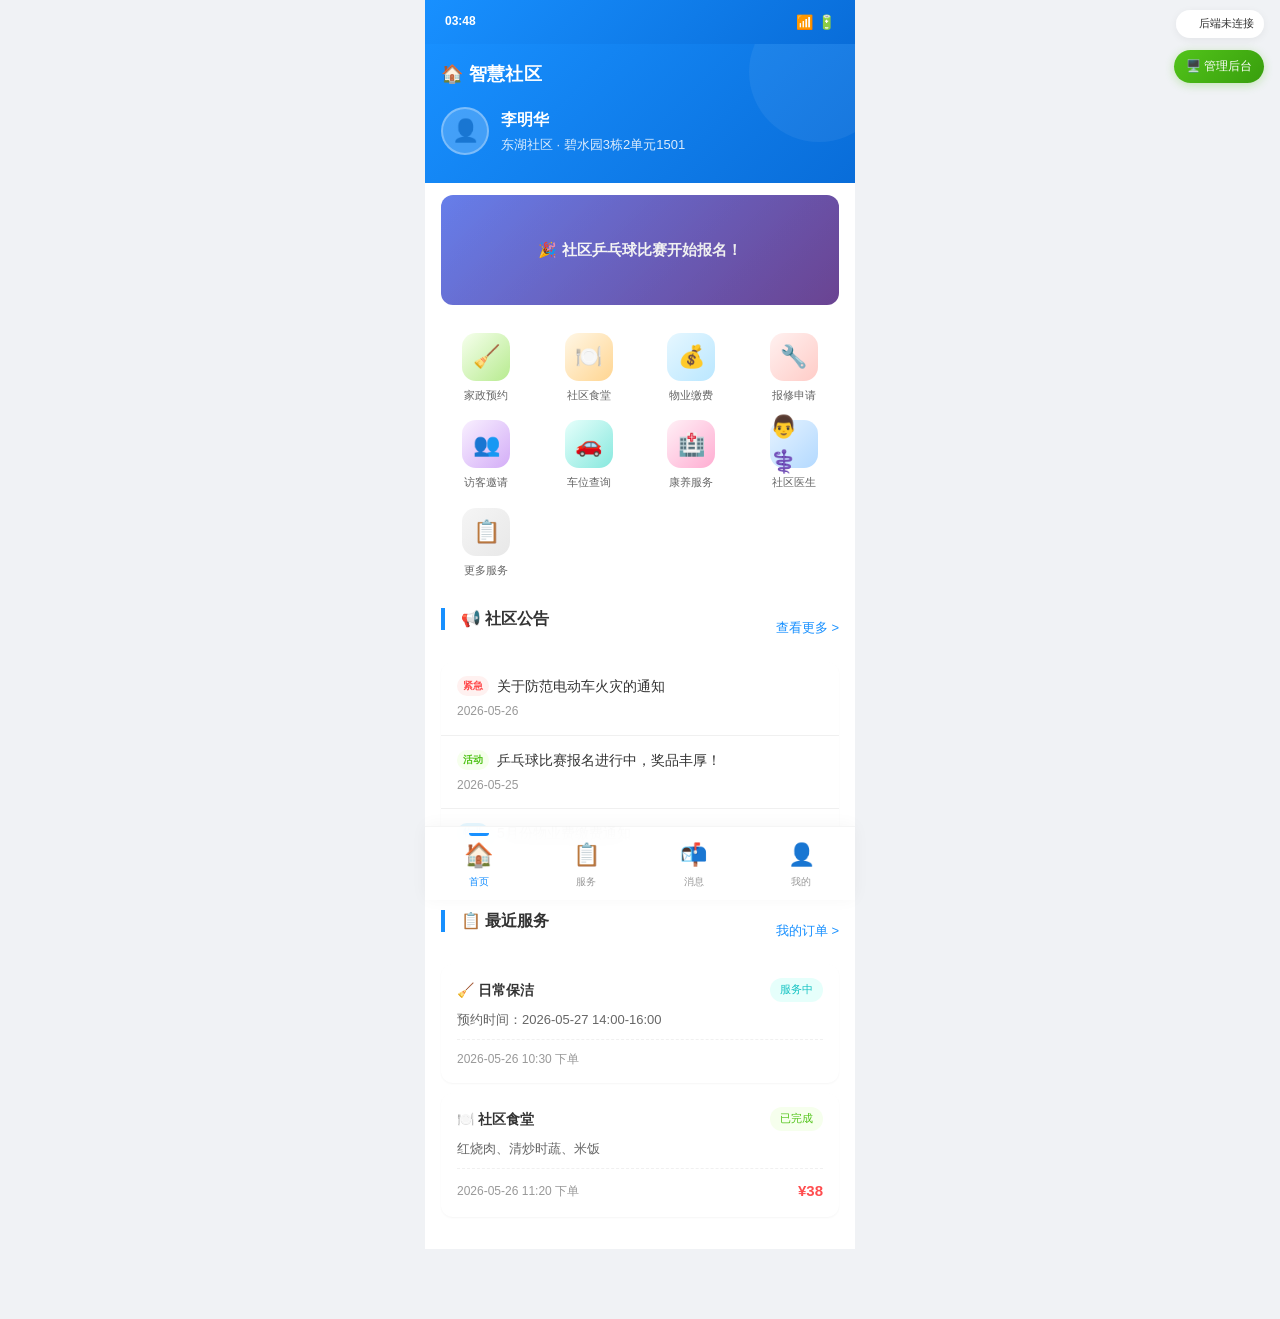
==== static/h5.html @ 45a2fec8 "feat: 社区食堂增加菜谱展示功能 - 添加双选项卡（订餐/本周菜谱） - 实现日期选择器（本周7天） - 实现餐次筛选（早餐/午餐/晚餐） - 添加菜谱列表展示 - 添加测试菜谱数据" ====
<!DOCTYPE html>
<html lang="zh-CN">
<head>
    <meta charset="UTF-8">
    <meta name="viewport" content="width=device-width, initial-scale=1.0, maximum-scale=1.0, user-scalable=no">
    <title>智慧社区 - 居民端</title>
    <link rel="stylesheet" href="design-system.css">
    <style>
        /* ========== 智慧社区居民端 - Mobile UI ========== */
        * { margin: 0; padding: 0; box-sizing: border-box; -webkit-tap-highlight-color: transparent; }
        body {
            font-family: -apple-system, BlinkMacSystemFont, "PingFang SC", "Helvetica Neue", sans-serif;
            background: var(--color-bg);
            color: var(--color-text-primary);
            min-height: 100vh;
            padding-bottom: calc(70px + env(safe-area-inset-bottom));
            -webkit-font-smoothing: antialiased;
        }
        .phone-frame { max-width: 430px; margin: 0 auto; background: var(--color-white); min-height: 100vh; position: relative; }

        /* --- 状态栏 --- */
        .status-bar {
            height: 44px;
            background: var(--color-primary-gradient);
            display: flex; justify-content: space-between; align-items: center;
            padding: 0 20px; color: white; font-size: 12px; font-weight: 500;
        }
        .status-bar-time { font-weight: 600; font-variant-numeric: tabular-nums; }
        .status-icons { display: flex; gap: 5px; font-size: 14px; }

        /* --- 头部区域 --- */
        .header {
            background: var(--color-primary-gradient);
            padding: 16px 16px 28px; color: white; position: relative; overflow: hidden;
        }
        .header::after {
            content: ''; position: absolute; top: -30%; right: -8%;
            width: 140px; height: 140px; border-radius: 50%;
            background: rgba(255,255,255,0.06);
            pointer-events: none;
        }
        .header-top { display: flex; justify-content: space-between; align-items: center; margin-bottom: 18px; }
        .header-title { font-size: 18px; font-weight: 700; letter-spacing: 0.3px; }
        .header-back {
            width: 32px; height: 32px; display: flex; align-items: center; justify-content: center;
            border-radius: 50%; background: rgba(255,255,255,0.15); cursor: pointer;
            font-size: 18px; transition: background 0.15s;
        }
        .header-back:active { background: rgba(255,255,255,0.25); }
        .header-content { display: flex; align-items: center; gap: 12px; position: relative; z-index: 1; }
        .user-avatar {
            width: 48px; height: 48px; border-radius: 50%;
            background: rgba(255,255,255,0.2); display: flex; align-items: center; justify-content: center;
            font-size: 22px; border: 2px solid rgba(255,255,255,0.3);
        }
        .user-info h2 { font-size: 16px; font-weight: 600; margin-bottom: 3px; }
        .user-info p { font-size: 13px; opacity: 0.85; line-height: 1.4; }
        .switch-admin-btn {
            margin-left: auto; font-size: 11px;
            background: rgba(255,255,255,0.15); padding: 5px 10px;
            border-radius: 20px; cursor: pointer; white-space: nowrap;
            transition: background 0.15s;
        }
        .switch-admin-btn:active { background: rgba(255,255,255,0.25); }

        /* --- Banner 轮播 --- */
        .banner { padding: 12px 16px; }
        .banner-slide {
            height: 110px; border-radius: var(--radius-lg);
            display: flex; align-items: center; justify-content: center;
            color: white; font-size: 15px; font-weight: 600;
            position: relative; overflow: hidden;
        }
        .banner-slide::before {
            content: ''; position: absolute; top: 0; left: 0; right: 0; bottom: 0;
            background: linear-gradient(135deg, rgba(0,0,0,0) 0%, rgba(0,0,0,0.1) 100%);
        }
        .banner-1 { background: linear-gradient(135deg, #667eea 0%, #764ba2 100%); }
        .banner-2 { background: linear-gradient(135deg, #f093fb 0%, #f5576c 100%); }
        .banner-3 { background: linear-gradient(135deg, #4facfe 0%, #00f2fe 100%); }

        /* --- 功能入口网格 --- */
        .quick-nav {
            padding: 16px; display: grid; grid-template-columns: repeat(4, 1fr);
            gap: 16px 12px;
        }
        .quick-item {
            display: flex; flex-direction: column; align-items: center; gap: 6px;
            cursor: pointer; transition: transform 0.15s;
        }
        .quick-item:active { transform: scale(0.92); }
        .quick-icon {
            width: 48px; height: 48px; border-radius: 14px;
            display: flex; align-items: center; justify-content: center;
            font-size: 22px; transition: transform 0.2s;
        }
        .quick-item:hover .quick-icon { transform: scale(1.05); }
        .quick-name { font-size: 11px; color: var(--color-text-secondary); font-weight: 500; }

        /* --- 内容区块 --- */
        .content { padding: 0 16px 16px; }
        .section { margin-bottom: 16px; }
        .section-header {
            display: flex; justify-content: space-between; align-items: center;
            padding: 12px 0;
        }
        .section-title {
            font-size: 16px; font-weight: 700; color: var(--color-text-primary);
            display: flex; align-items: center; gap: 6px;
        }
        .section-more { font-size: 13px; color: var(--color-primary); cursor: pointer; font-weight: 500; }
        .section-more:active { opacity: 0.7; }

        /* --- 公告列表 --- */
        .notice-list { background: var(--color-white); border-radius: var(--radius-lg); overflow: hidden; box-shadow: var(--shadow-xs); }
        .notice-item {
            padding: 13px 16px; border-bottom: 1px solid #f0f0f0;
            cursor: pointer; transition: background 0.15s;
        }
        .notice-item:last-child { border-bottom: none; }
        .notice-item:active { background: var(--color-bg-light); }
        .notice-title {
            font-size: 14px; color: var(--color-text-primary); margin-bottom: 5px;
            display: flex; align-items: center; gap: 8px; font-weight: 500;
        }
        .notice-tag {
            font-size: 10px; padding: 2px 6px; border-radius: var(--radius-pill);
            font-weight: 600; flex-shrink: 0;
        }
        .notice-tag.urgent { background: var(--color-danger-light); color: var(--color-danger); }
        .notice-tag.normal { background: var(--color-primary-light); color: var(--color-primary); }
        .notice-tag.activity { background: var(--color-success-light); color: var(--color-success); }
        .notice-time { font-size: 12px; color: var(--color-text-tertiary); }

        /* --- 订单卡片 --- */
        .order-card {
            background: var(--color-white); border-radius: var(--radius-lg);
            padding: 14px 16px; margin-bottom: 10px;
            box-shadow: var(--shadow-xs); transition: transform 0.15s;
        }
        .order-card:active { transform: scale(0.99); }
        .order-header { display: flex; justify-content: space-between; align-items: center; margin-bottom: 8px; }
        .order-type { font-size: 14px; font-weight: 600; }
        .order-status { font-size: 11px; padding: 3px 10px; border-radius: var(--radius-pill); font-weight: 500; }
        .order-status.pending { background: var(--color-warning-light); color: var(--color-warning); }
        .order-status.completed { background: var(--color-success-light); color: var(--color-success); }
        .order-status.processing { background: var(--color-info-light); color: var(--color-info); }
        .order-info { font-size: 13px; color: var(--color-text-secondary); line-height: 1.5; }
        .order-footer {
            display: flex; justify-content: space-between; align-items: center;
            margin-top: 10px; padding-top: 10px; border-top: 1px dashed #f0f0f0;
        }
        .order-time { font-size: 12px; color: var(--color-text-tertiary); }
        .order-price { font-size: 15px; font-weight: 700; color: var(--color-danger); }

        /* --- 底部 Tab 栏 --- */
        .tab-bar {
            position: fixed; bottom: 0; left: 0; right: 0;
            max-width: 430px; margin: 0 auto;
            background: rgba(255,255,255,0.95); backdrop-filter: blur(12px); -webkit-backdrop-filter: blur(12px);
            display: flex; padding: 6px 0 calc(6px + env(safe-area-inset-bottom));
            box-shadow: 0 -1px 16px rgba(0,0,0,0.04); z-index: 100;
            border-top: 0.5px solid rgba(0,0,0,0.04);
        }
        .tab-item {
            flex: 1; display: flex; flex-direction: column; align-items: center;
            gap: 2px; cursor: pointer; color: var(--color-text-tertiary);
            font-size: 10px; transition: all 0.2s; padding: 4px 0; position: relative;
        }
        .tab-item.active { color: var(--color-primary); }
        .tab-item.active::before {
            content: ''; position: absolute; top: 0; left: 50%; transform: translateX(-50%);
            width: 20px; height: 3px; background: var(--color-primary);
            border-radius: 0 0 3px 3px;
        }
        .tab-icon { font-size: 22px; transition: transform 0.2s; }
        .tab-item.active .tab-icon { transform: scale(1.08); }

        /* --- 页面切换 --- */
        .page { display: none; }
        .page.active { display: block; animation: pageFadeIn 0.25s ease-out; }
        @keyframes pageFadeIn { from { opacity: 0; transform: translateY(6px); } to { opacity: 1; transform: translateY(0); } }

        /* --- 服务页面 --- */
        .service-category { padding: 12px 16px; }
        .category-list { display: flex; flex-direction: column; gap: 12px; }
        .category-item {
            background: var(--color-white); border-radius: var(--radius-lg);
            padding: 16px; cursor: pointer; transition: transform 0.15s, box-shadow 0.15s;
            box-shadow: var(--shadow-xs);
        }
        .category-item:active { transform: scale(0.98); box-shadow: var(--shadow-sm); }
        .category-header { display: flex; align-items: center; gap: 12px; margin-bottom: 10px; }
        .category-icon {
            width: 44px; height: 44px; border-radius: 12px;
            display: flex; align-items: center; justify-content: center;
            font-size: 22px; flex-shrink: 0;
        }
        .category-info h3 { font-size: 15px; color: var(--color-text-primary); font-weight: 600; margin-bottom: 2px; }
        .category-info p { font-size: 12px; color: var(--color-text-tertiary); }
        .service-list { display: flex; flex-wrap: wrap; gap: 8px; }
        .service-categories { padding: 12px 16px; display: flex; flex-direction: column; gap: 10px; }
        .service-category-card {
            background: var(--color-white); border-radius: var(--radius-lg);
            padding: 16px; display: flex; align-items: center; gap: 14px;
            box-shadow: var(--shadow-xs); cursor: pointer; transition: all 0.15s;
        }
        .service-category-card:active { transform: scale(0.98); box-shadow: var(--shadow-sm); }
        .service-category-icon {
            width: 48px; height: 48px; border-radius: 14px;
            display: flex; align-items: center; justify-content: center;
            font-size: 24px; flex-shrink: 0;
        }
        .service-category-info { flex: 1; }
        .service-category-name { font-size: 15px; font-weight: 600; color: var(--color-text-primary); margin-bottom: 3px; }
        .service-category-desc { font-size: 12px; color: var(--color-text-tertiary); }
        .service-category-arrow { color: var(--color-text-placeholder); font-size: 16px; }
        .service-tag {
            background: var(--color-bg-light); padding: 5px 10px;
            border-radius: 20px; font-size: 12px; color: var(--color-text-secondary);
        }

        /* --- 消息页面 --- */
        .msg-category {
            display: flex; padding: 12px 16px; gap: 8px; overflow-x: auto;
            -webkit-overflow-scrolling: touch;
        }
        .msg-category::-webkit-scrollbar { display: none; }
        .msg-tab {
            padding: 7px 14px; background: var(--color-bg-light);
            border-radius: 20px; font-size: 13px; white-space: nowrap; cursor: pointer;
            color: var(--color-text-secondary); transition: all 0.15s; font-weight: 500;
        }
        .msg-tab.active { background: var(--color-primary); color: white; box-shadow: var(--shadow-primary); }
        .msg-list { padding: 0 16px calc(80px + env(safe-area-inset-bottom)); }
        .msg-item {
            display: flex; gap: 12px; padding: 14px 0;
            border-bottom: 1px solid #f5f5f5; cursor: pointer; transition: background 0.15s;
        }
        .msg-item:active { background: var(--color-bg-light); }
        .msg-icon-wrap {
            width: 44px; height: 44px; border-radius: 12px;
            display: flex; align-items: center; justify-content: center;
            font-size: 20px; flex-shrink: 0;
        }
        .msg-content { flex: 1; min-width: 0; }
        .msg-title {
            font-size: 14px; font-weight: 600; color: var(--color-text-primary);
            margin-bottom: 3px; display: flex; justify-content: space-between;
        }
        .msg-time { font-size: 11px; color: var(--color-text-tertiary); font-weight: 400; }
        .msg-desc { font-size: 12px; color: var(--color-text-tertiary); line-height: 1.4; }

        /* --- 我的页面 --- */
        .my-header {
            background: var(--color-primary-gradient); padding: 24px 16px 36px;
            color: white; position: relative; overflow: hidden;
        }
        .my-header::after {
            content: ''; position: absolute; bottom: -20%; right: -5%;
            width: 120px; height: 120px; border-radius: 50%;
            background: rgba(255,255,255,0.05);
        }
        .my-user { display: flex; align-items: center; gap: 14px; position: relative; z-index: 1; }
        .my-avatar {
            width: 60px; height: 60px; border-radius: 50%;
            background: rgba(255,255,255,0.2); display: flex; align-items: center; justify-content: center;
            font-size: 28px; border: 2px solid rgba(255,255,255,0.3);
        }
        .my-info h2 { color: white; font-size: 18px; font-weight: 700; margin-bottom: 4px; }
        .my-info p { color: rgba(255,255,255,0.8); font-size: 13px; }
        .my-menu {
            margin: -20px 16px 0; background: var(--color-white);
            border-radius: var(--radius-lg); overflow: hidden; box-shadow: var(--shadow-sm);
            position: relative; z-index: 2;
        }
        .menu-item {
            display: flex; align-items: center; padding: 14px 16px;
            cursor: pointer; transition: background 0.15s;
        }
        .menu-item:active { background: var(--color-bg-light); }
        .menu-icon {
            width: 36px; height: 36px; border-radius: 10px;
            display: flex; align-items: center; justify-content: center;
            font-size: 18px; margin-right: 12px; flex-shrink: 0;
        }
        .menu-text { flex: 1; font-size: 15px; color: var(--color-text-primary); font-weight: 500; }
        .menu-arrow { color: #ccc; font-size: 14px; }
        .logout-btn {
            display: block; width: calc(100% - 32px); margin: 20px 16px;
            padding: 13px; background: var(--color-danger-light); color: var(--color-danger);
            text-align: center; border-radius: var(--radius-md); font-size: 15px;
            font-weight: 500; cursor: pointer; border: none; font-family: var(--font-family);
        }
        .logout-btn:active { opacity: 0.8; }

        /* --- 表单样式 --- */
        .form-card {
            background: var(--color-white); border-radius: var(--radius-lg);
            padding: 16px; margin-bottom: 12px; box-shadow: var(--shadow-xs);
        }
        .form-title { font-size: 15px; font-weight: 600; margin-bottom: 14px; color: var(--color-text-primary); }
        .form-row { margin-bottom: 14px; }
        .form-label {
            font-size: 13px; color: var(--color-text-secondary); margin-bottom: 6px;
            font-weight: 500; display: block;
        }
        .form-input, .form-select, .form-textarea {
            width: 100%; padding: 11px 12px; border: 1px solid var(--color-border);
            border-radius: var(--radius-sm); font-size: 14px; font-family: var(--font-family);
            outline: none; transition: border-color 0.15s, box-shadow 0.15s;
            -webkit-appearance: none; appearance: none; background: var(--color-white);
        }
        .form-input:focus, .form-select:focus, .form-textarea:focus {
            border-color: var(--color-primary);
            box-shadow: 0 0 0 3px rgba(24,144,255,0.1);
        }
        .form-textarea { min-height: 80px; resize: vertical; }

        /* --- 食堂菜谱样式 --- */
        .canteen-tabs {
            display: flex; background: var(--color-bg-light); border-radius: var(--radius-lg);
            padding: 4px; margin-bottom: 12px;
        }
        .canteen-tab {
            flex: 1; padding: 12px; text-align: center; border-radius: var(--radius-md);
            font-size: 14px; font-weight: 500; color: var(--color-text-secondary);
            cursor: pointer; transition: all 0.15s;
        }
        .canteen-tab.active {
            background: var(--color-white); color: var(--color-primary);
            box-shadow: var(--shadow-xs);
        }
        .week-selector {
            display: flex; gap: 8px; margin-bottom: 16px; overflow-x: auto;
            padding-bottom: 8px;
        }
        .week-day {
            flex-shrink: 0; width: 52px; text-align: center; padding: 8px 4px;
            border-radius: var(--radius-md); cursor: pointer; transition: all 0.15s;
            background: var(--color-bg-light);
        }
        .week-day.active {
            background: var(--color-primary); color: white;
        }
        .week-day .day-name { font-size: 11px; margin-bottom: 4px; display: block; }
        .week-day .day-date { font-size: 14px; font-weight: 600; display: block; }
        .week-day.today { border: 2px solid var(--color-primary); }
        .meal-tabs {
            display: flex; gap: 8px; margin-bottom: 12px;
        }
        .meal-tab {
            padding: 6px 14px; border-radius: 20px; font-size: 13px; font-weight: 500;
            cursor: pointer; transition: all 0.15s; background: var(--color-bg-light);
            color: var(--color-text-secondary);
        }
        .meal-tab.active {
            background: var(--color-primary); color: white;
        }
        .menu-list { }
        .menu-item {
            display: flex; align-items: center; padding: 12px;
            border-bottom: 1px solid var(--color-border-light);
            cursor: pointer; transition: background 0.15s;
        }
        .menu-item:last-child { border-bottom: none; }
        .menu-item:active { background: var(--color-bg-light); }
        .menu-icon {
            width: 40px; height: 40px; border-radius: 10px;
            display: flex; align-items: center; justify-content: center;
            font-size: 20px; margin-right: 12px; flex-shrink: 0;
        }
        .menu-info { flex: 1; min-width: 0; }
        .menu-name { font-size: 14px; font-weight: 600; color: var(--color-text-primary); }
        .menu-desc { font-size: 12px; color: var(--color-text-tertiary); margin-top: 2px; }
        .menu-price { font-size: 15px; font-weight: 600; color: var(--color-danger); }

        .submit-btn {
            width: 100%; padding: 14px; background: var(--color-primary-gradient);
            color: white; border: none; border-radius: 25px; font-size: 16px;
            font-weight: 600; cursor: pointer; box-shadow: var(--shadow-primary);
            transition: all 0.15s; font-family: var(--font-family);
        }
        .submit-btn:active { transform: scale(0.98); opacity: 0.9; }

        /* --- 社区医生页面（H5）--- */
        .doc-tab-bar {
            display: flex; overflow-x: auto; padding: 8px 12px; gap: 8px;
            background: var(--color-white); border-bottom: 1px solid #f0f0f0;
            -webkit-overflow-scrolling: touch;
        }
        .doc-tab-bar::-webkit-scrollbar { display: none; }
        .doc-tab {
            flex-shrink: 0; padding: 7px 14px; background: var(--color-bg-light);
            border-radius: 20px; font-size: 13px; color: var(--color-text-secondary);
            white-space: nowrap; cursor: pointer; transition: all 0.15s; font-weight: 500;
        }
        .doc-tab.active { background: var(--color-primary); color: white; }
        .doctor-list { display: flex; flex-direction: column; gap: 12px; padding: 12px 16px; }
        .doctor-card {
            background: var(--color-white); border-radius: var(--radius-lg);
            padding: 16px; display: flex; gap: 12px;
            box-shadow: var(--shadow-xs); transition: transform 0.15s;
        }
        .doctor-card:active { transform: scale(0.98); }
        .doctor-avatar-lg {
            width: 52px; height: 52px; border-radius: 50%;
            background: linear-gradient(135deg, var(--color-primary-light) 0%, #bae7ff 100%);
            display: flex; align-items: center; justify-content: center;
            font-size: 26px; flex-shrink: 0;
        }
        .doctor-info { flex: 1; min-width: 0; }
        .doctor-name-row { display: flex; align-items: center; gap: 8px; margin-bottom: 3px; }
        .doctor-name { font-size: 15px; font-weight: 600; color: var(--color-text-primary); }
        .doctor-title-tag {
            font-size: 10px; padding: 2px 6px; border-radius: var(--radius-pill);
            background: var(--color-primary-light); color: var(--color-primary); font-weight: 500;
        }
        .doctor-dept { font-size: 12px; color: var(--color-text-tertiary); margin-bottom: 4px; }
        .doctor-stats { display: flex; gap: 12px; font-size: 11px; color: var(--color-text-tertiary); }
        .doctor-stats span { display: flex; align-items: center; gap: 3px; }
        .doctor-sign-btn {
            align-self: center; padding: 8px 16px;
            background: var(--color-primary-gradient); color: white;
            border: none; border-radius: 20px; font-size: 12px; font-weight: 600;
            cursor: pointer; white-space: nowrap; transition: all 0.15s;
            font-family: var(--font-family);
        }
        .doctor-sign-btn:active { opacity: 0.9; transform: scale(0.97); }
        .doctor-sign-btn.expired { background: #ccc; }

        /* --- SOS 按钮 --- */
        .sos-btn {
            width: 100%; padding: 40px 20px;
            background: linear-gradient(135deg, var(--color-danger) 0%, #cf1322 100%);
            color: white; border: none; border-radius: var(--radius-xl);
            font-size: 20px; font-weight: 700; cursor: pointer;
            box-shadow: 0 6px 24px rgba(255,77,79,0.35);
            transition: all 0.15s; letter-spacing: 1px; font-family: var(--font-family);
        }
        .sos-btn:active { transform: scale(0.97); }

        /* --- SOS 覆盖层 --- */
        .sos-overlay {
            position: fixed; top: 0; left: 0; right: 0; bottom: 0;
            background: rgba(255,0,0,0.92); z-index: 9999;
            display: none; align-items: center; justify-content: center;
            flex-direction: column; color: white; animation: sosFadeIn 0.3s ease;
        }
        .sos-overlay.show { display: flex; }
        @keyframes sosFadeIn { from { opacity: 0; } to { opacity: 1; } }
        .sos-ring {
            width: 180px; height: 180px; border: 4px solid rgba(255,255,255,0.3);
            border-radius: 50%; display: flex; align-items: center; justify-content: center;
            animation: sosRingPulse 1.2s ease-in-out infinite;
        }
        @keyframes sosRingPulse {
            0% { transform: scale(0.85); opacity: 1; }
            50% { transform: scale(1.15); opacity: 0.7; }
            100% { transform: scale(0.85); opacity: 1; }
        }
        .sos-ring-inner {
            width: 130px; height: 130px; background: rgba(255,255,255,0.1);
            border-radius: 50%; display: flex; align-items: center; justify-content: center;
            font-size: 48px;
        }
        .sos-text { font-size: 22px; font-weight: 700; margin-top: 28px; }
        .sos-desc { font-size: 14px; margin-top: 12px; opacity: 0.8; }
        .sos-cancel {
            margin-top: 36px; padding: 12px 40px;
            background: rgba(255,255,255,0.15); color: white;
            border: 1px solid rgba(255,255,255,0.3); border-radius: 25px;
            font-size: 15px; cursor: pointer; transition: all 0.15s; font-family: var(--font-family);
        }
        .sos-cancel:active { background: rgba(255,255,255,0.25); }

        /* --- API 状态指示器 --- */
        .api-status {
            position: fixed; top: 10px; right: 16px; max-width: 430px; z-index: 1001;
            display: flex; align-items: center; gap: 6px;
            background: rgba(255,255,255,0.95); backdrop-filter: blur(8px);
            padding: 5px 10px; border-radius: 20px; box-shadow: var(--shadow-sm);
            font-size: 11px; transition: all 0.2s;
        }
        .api-status-dot { width: 7px; height: 7px; border-radius: 50%; }
        .api-status.connected .api-status-dot { background: var(--color-success); }
        .api-status.disconnected .api-status-dot { background: var(--color-danger); }
        .api-status.demo .api-status-dot { background: var(--color-warning); }

        /* --- Toast 提示 --- */
        .h5-toast {
            position: fixed; top: 50%; left: 50%; transform: translate(-50%, -50%);
            background: rgba(0,0,0,0.78); color: white; padding: 14px 28px;
            border-radius: var(--radius-md); font-size: 14px; z-index: 10001;
            text-align: center; min-width: 180px; backdrop-filter: blur(4px);
            animation: toastPop 0.25s ease-out;
        }
        @keyframes toastPop { from { opacity: 0; transform: translate(-50%, -50%) scale(0.9); } to { opacity: 1; transform: translate(-50%, -50%) scale(1); } }
        .h5-toast.success { background: linear-gradient(135deg, rgba(82,196,26,0.9) 0%, rgba(56,158,13,0.9) 100%); }
        .h5-toast.error { background: linear-gradient(135deg, rgba(255,77,79,0.9) 0%, rgba(207,19,34,0.9) 100%); }

        /* --- 切换管理端悬浮按钮 --- */
        .switch-admin-fixed { position: fixed; top: 50px; right: 16px; max-width: 430px; z-index: 1000; }
        .switch-admin-link {
            display: flex; align-items: center; gap: 6px;
            background: linear-gradient(135deg, var(--color-success) 0%, #389e0d 100%);
            color: white; padding: 7px 12px; border-radius: 20px; font-size: 12px;
            box-shadow: 0 2px 10px rgba(82,196,26,0.3); cursor: pointer;
            transition: all 0.2s; font-weight: 500; text-decoration: none;
        }
        .switch-admin-link:active { transform: scale(0.96); }

        /* --- 演示引导弹窗 --- */
        .guide-popup {
            position: fixed; top: 0; left: 0; right: 0; bottom: 0;
            background: rgba(0,0,0,0.6); z-index: 9000;
            display: flex; align-items: center; justify-content: center;
            animation: fadeIn 0.3s ease;
        }
        @keyframes fadeIn { from { opacity: 0; } to { opacity: 1; } }
        .guide-content {
            background: var(--color-white); border-radius: var(--radius-xl);
            width: 320px; max-width: 90%; padding: 28px 24px;
            text-align: center; box-shadow: var(--shadow-xl);
            animation: guidePop 0.4s cubic-bezier(0.34, 1.56, 0.64, 1);
        }
        @keyframes guidePop { from { opacity: 0; transform: scale(0.9) translateY(16px); } to { opacity: 1; transform: scale(1) translateY(0); } }
        .guide-icon { font-size: 48px; margin-bottom: 16px; }
        .guide-title { font-size: 18px; font-weight: 700; margin-bottom: 8px; }
        .guide-desc { font-size: 14px; color: var(--color-text-secondary); margin-bottom: 20px; line-height: 1.6; }
        .guide-btn {
            width: 100%; padding: 12px; background: var(--color-primary-gradient);
            color: white; border: none; border-radius: var(--radius-md); font-size: 15px;
            cursor: pointer; font-weight: 600; transition: all 0.15s; font-family: var(--font-family);
        }
        .guide-btn:active { transform: scale(0.97); opacity: 0.9; }

        /* --- 预约弹窗 --- */
        .booking-overlay {
            position: fixed; top: 0; left: 0; right: 0; bottom: 0;
            background: rgba(0,0,0,0.5); z-index: 9999;
            display: none; align-items: center; justify-content: center;
            padding: 16px; animation: fadeIn 0.2s ease;
        }
        .booking-overlay.show { display: flex; }
        .booking-modal {
            background: var(--color-white); border-radius: var(--radius-lg);
            width: 100%; max-width: 400px; max-height: 90vh; overflow-y: auto;
            padding: 20px; box-shadow: var(--shadow-xl);
        }
        .booking-modal-header {
            display: flex; justify-content: space-between; align-items: center;
            margin-bottom: 16px;
        }
        .booking-modal-title { font-size: 17px; font-weight: 700; }
        .booking-modal-close {
            width: 32px; height: 32px; display: flex; align-items: center; justify-content: center;
            border-radius: 50%; background: var(--color-bg-light); cursor: pointer; font-size: 18px;
        }
        .booking-modal-close:active { background: var(--color-border); }

        /* 我的页面 CRUD 样式 */
        .card-actions { display: flex; gap: 8px; margin-top: 8px; }
        .card-action-btn {
            padding: 4px 12px; border-radius: 6px; font-size: 12px;
            border: 1px solid var(--color-border); background: white;
            cursor: pointer; transition: all 0.15s;
        }
        .card-action-btn.edit { color: var(--color-primary); border-color: var(--color-primary); }
        .card-action-btn.edit:active { background: var(--color-primary); color: white; }
        .card-action-btn.delete { color: #e74c3c; border-color: #e74c3c; }
        .card-action-btn.delete:active { background: #e74c3c; color: white; }
        .status-tag {
            display: inline-block; padding: 2px 8px; border-radius: 4px;
            font-size: 11px; font-weight: 500;
        }
        .status-tag.warning { background: #fff7e6; color: #d48806; }
        .status-tag.info { background: #e6f7ff; color: #1890ff; }
        .status-tag.primary { background: #e6fffb; color: #13c2c2; }
        .status-tag.success { background: #f6ffed; color: #52c41a; }
        .status-tag.default { background: #f5f5f5; color: #999; }
        .tag-default {
            display: inline-block; padding: 2px 8px; border-radius: 4px;
            font-size: 11px; background: #e6fffb; color: var(--color-primary);
        }
        .default-card { border: 2px solid var(--color-primary); }
        .form-overlay {
            position: fixed; top: 0; left: 0; right: 0; bottom: 0;
            background: rgba(0,0,0,0.5); z-index: 1000;
            display: flex; align-items: flex-end; justify-content: center;
        }
        .form-modal {
            background: white; width: 100%; max-width: 430px;
            border-radius: 16px 16px 0 0; padding: 20px 16px;
            max-height: 85vh; overflow-y: auto;
            animation: slideUp 0.25s ease-out;
        }
        @keyframes slideUp {
            from { transform: translateY(100%); }
            to { transform: translateY(0); }
        }
        .form-title { font-size: 17px; font-weight: 600; margin-bottom: 16px; text-align: center; }
        .form-body { display: flex; flex-direction: column; gap: 12px; }
        .form-group { display: flex; flex-direction: column; gap: 4px; }
        .form-group label { font-size: 13px; color: var(--color-text-2); }
        .form-group input, .form-group select, .form-group textarea {
            padding: 10px 12px; border: 1px solid var(--color-border);
            border-radius: 8px; font-size: 14px; outline: none;
            transition: border-color 0.15s;
        }
        .form-group input:focus, .form-group select:focus, .form-group textarea:focus {
            border-color: var(--color-primary);
        }
        .form-group textarea { min-height: 60px; resize: vertical; }
        .form-footer {
            display: flex; gap: 12px; margin-top: 20px;
        }
        .btn-cancel, .btn-submit {
            flex: 1; padding: 12px; border-radius: 10px;
            font-size: 15px; font-weight: 500; border: none; cursor: pointer;
        }
        .btn-cancel { background: #f5f5f5; color: var(--color-text-2); }
        .btn-cancel:active { background: #eee; }
        .btn-submit { background: var(--color-primary); color: white; }
        .btn-submit:active { opacity: 0.85; }
        .header-action {
            margin-left: auto; font-size: 13px; color: white;
            cursor: pointer; font-weight: 500;
        }
    </style>
</head>
<body>
    <!-- API 连接状态 -->
    <div class="api-status demo" id="apiStatus">
        <span class="api-status-dot"></span>
        <span id="apiStatusText">后端未连接</span>
    </div>

    <!-- 切换到管理端 -->
    <div class="switch-admin-fixed">
        <a class="switch-admin-link" href="index.html">🖥️ 管理后台</a>
    </div>

    <!-- SOS 紧急呼叫覆盖层 -->
    <div class="sos-overlay" id="sosOverlay">
        <div class="sos-ring">
            <div class="sos-ring-inner">🆘</div>
        </div>
        <div class="sos-text">紧急呼叫已发送</div>
        <div class="sos-desc">物业人员正在赶来，请保持电话畅通</div>
        <button class="sos-cancel" onclick="closeSOSOverlay()">取消呼叫</button>
    </div>

    <!-- 医生预约弹窗 -->
    <div class="booking-overlay" id="bookingOverlay">
        <div class="booking-modal">
            <div class="booking-modal-header">
                <div class="booking-modal-title" id="bookingTitle">预约医生</div>
                <div class="booking-modal-close" onclick="closeBookingOverlay()">✕</div>
            </div>
            <div class="form-row">
                <label class="form-label">预约日期</label>
                <input type="date" class="form-input" id="docDate">
            </div>
            <div class="form-row">
                <label class="form-label">预约时间</label>
                <select class="form-select" id="docTime">
                    <option value="08:00-10:00">08:00-10:00</option>
                    <option value="10:00-12:00">10:00-12:00</option>
                    <option value="14:00-16:00">14:00-16:00</option>
                    <option value="16:00-18:00">16:00-18:00</option>
                </select>
            </div>
            <div class="form-row">
                <label class="form-label">居民姓名</label>
                <input type="text" class="form-input" id="docName" value="李明华">
            </div>
            <div class="form-row">
                <label class="form-label">联系电话</label>
                <input type="tel" class="form-input" id="docPhone" value="13812345678">
            </div>
            <div class="form-row">
                <label class="form-label">症状描述</label>
                <textarea class="form-textarea" id="docSymptom" placeholder="请简要描述症状或就诊需求"></textarea>
            </div>
            <button class="submit-btn" onclick="submitDoctorAppointment()">提交预约</button>
        </div>
    </div>

    <!-- ========== 首页 ========== -->
    <div class="phone-frame">
        <div class="page active" id="page-home">
            <!-- 状态栏 -->
            <div class="status-bar">
                <span class="status-bar-time" id="statusTime">9:41</span>
                <div class="status-icons"><span>📶</span><span>🔋</span></div>
            </div>

            <!-- 头部 -->
            <div class="header">
                <div class="header-top">
                    <span class="header-title">🏠 智慧社区</span>
                </div>
                <div class="header-content">
                    <div class="user-avatar">👤</div>
                    <div class="user-info">
                        <h2>李明华</h2>
                        <p>东湖社区 · 碧水园3栋2单元1501</p>
                    </div>
                </div>
            </div>

            <!-- Banner -->
            <div class="banner">
                <div class="banner-slide banner-1" id="homeBanner" onclick="clickHomeBanner()">🎉 社区乒乓球比赛开始报名！</div>
            </div>

            <!-- 快捷功能 -->
            <div class="quick-nav">
                <div class="quick-item" onclick="showPage('service','housekeeping')">
                    <div class="quick-icon" style="background: linear-gradient(135deg, #f6ffed 0%, #b7eb8f 100%);">🧹</div>
                    <span class="quick-name">家政预约</span>
                </div>
                <div class="quick-item" onclick="showPage('service','canteen')">
                    <div class="quick-icon" style="background: linear-gradient(135deg, #fff7e6 0%, #ffd591 100%);">🍽️</div>
                    <span class="quick-name">社区食堂</span>
                </div>
                <div class="quick-item" onclick="showPage('service','property')">
                    <div class="quick-icon" style="background: linear-gradient(135deg, #e6f7ff 0%, #bae7ff 100%);">💰</div>
                    <span class="quick-name">物业缴费</span>
                </div>
                <div class="quick-item" onclick="showPage('service','repair')">
                    <div class="quick-icon" style="background: linear-gradient(135deg, #fff1f0 0%, #ffccc7 100%);">🔧</div>
                    <span class="quick-name">报修申请</span>
                </div>
                <div class="quick-item" onclick="showPage('service','visitor')">
                    <div class="quick-icon" style="background: linear-gradient(135deg, #f9f0ff 0%, #d3adf7 100%);">👥</div>
                    <span class="quick-name">访客邀请</span>
                </div>
                <div class="quick-item" onclick="showPage('service','parking')">
                    <div class="quick-icon" style="background: linear-gradient(135deg, #e6fffb 0%, #87e8de 100%);">🚗</div>
                    <span class="quick-name">车位查询</span>
                </div>
                <div class="quick-item" onclick="showPage('service','health')">
                    <div class="quick-icon" style="background: linear-gradient(135deg, #fff0f6 0%, #ffadd2 100%);">🏥</div>
                    <span class="quick-name">康养服务</span>
                </div>
                <div class="quick-item" onclick="showPage('doctor')">
                    <div class="quick-icon" style="background: linear-gradient(135deg, #e6f3ff 0%, #b3d9ff 100%);">👨⚕️</div>
                    <span class="quick-name">社区医生</span>
                </div>
                <div class="quick-item" onclick="showPage('service','more')">
                    <div class="quick-icon" style="background: linear-gradient(135deg, #f5f5f5 0%, #e8e8e8 100%);">📋</div>
                    <span class="quick-name">更多服务</span>
                </div>
            </div>

            <!-- 社区公告 -->
            <div class="content">
                <div class="section">
                    <div class="section-header">
                        <span class="section-title">📢 社区公告</span>
                        <span class="section-more" onclick="showPage('msg')">查看更多 ></span>
                    </div>
                    <div class="notice-list">
                        <div class="notice-item">
                            <div class="notice-title">
                                <span class="notice-tag urgent">紧急</span>
                                关于防范电动车火灾的通知
                            </div>
                            <div class="notice-time">2026-05-26</div>
                        </div>
                        <div class="notice-item">
                            <div class="notice-title">
                                <span class="notice-tag activity">活动</span>
                                乒乓球比赛报名进行中，奖品丰厚！
                            </div>
                            <div class="notice-time">2026-05-25</div>
                        </div>
                        <div class="notice-item">
                            <div class="notice-title">
                                <span class="notice-tag normal">物业</span>
                                5月份物业费缴费通知
                            </div>
                            <div class="notice-time">2026-05-24</div>
                        </div>
                    </div>
                </div>

                <!-- 最近服务 -->
                <div class="section">
                    <div class="section-header">
                        <span class="section-title">📋 最近服务</span>
                        <span class="section-more" onclick="showPage('my')">我的订单 ></span>
                    </div>
                    <div class="order-card">
                        <div class="order-header">
                            <span class="order-type">🧹 日常保洁</span>
                            <span class="order-status processing">服务中</span>
                        </div>
                        <div class="order-info">预约时间：2026-05-27 14:00-16:00</div>
                        <div class="order-footer">
                            <span class="order-time">2026-05-26 10:30 下单</span>
                        </div>
                    </div>
                    <div class="order-card">
                        <div class="order-header">
                            <span class="order-type">🍽️ 社区食堂</span>
                            <span class="order-status completed">已完成</span>
                        </div>
                        <div class="order-info">红烧肉、清炒时蔬、米饭</div>
                        <div class="order-footer">
                            <span class="order-time">2026-05-26 11:20 下单</span>
                            <span class="order-price">¥38</span>
                        </div>
                    </div>
                </div>
            </div>
        </div>

        <!-- ========== 服务页面 ========== -->
        <div class="page" id="page-service">
            <div class="status-bar">
                <span class="status-bar-time">9:41</span>
                <div class="status-icons"><span>📶</span><span>🔋</span></div>
            </div>
            <div class="header">
                <div class="header-top">
                    <div class="header-back" onclick="showPage('home')">←</div>
                    <span class="header-title" id="serviceTitle">服务预约</span>
                </div>
            </div>
            <div class="service-categories" id="serviceCategoryList">
                <!-- 服务分类由 JS 动态加载 -->
            </div>
            <div class="detail-content" id="serviceContent" style="padding:16px; display:none;">
                <!-- 动态加载服务内容 -->
            </div>
        </div>

        <!-- ========== 消息页面 ========== -->
        <div class="page" id="page-msg">
            <div class="status-bar">
                <span class="status-bar-time">9:41</span>
                <div class="status-icons"><span>📶</span><span>🔋</span></div>
            </div>
            <div class="header">
                <div class="header-top">
                    <div class="header-back" onclick="showPage('home')">←</div>
                    <span class="header-title">📬 消息中心</span>
                </div>
            </div>
            <div class="msg-category">
                <div class="msg-tab active" onclick="switchMsgTab(this,'all')">全部</div>
                <div class="msg-tab" onclick="switchMsgTab(this,'fee')">缴费提醒</div>
                <div class="msg-tab" onclick="switchMsgTab(this,'repair')">报修进度</div>
                <div class="msg-tab" onclick="switchMsgTab(this,'activity')">活动通知</div>
                <div class="msg-tab" onclick="switchMsgTab(this,'system')">系统消息</div>
            </div>
            <div class="msg-list" id="msgList">
                <div class="msg-item" data-type="fee">
                    <div class="msg-icon-wrap" style="background: linear-gradient(135deg, #fff7e6 0%, #ffd591 100%);">💰</div>
                    <div class="msg-content">
                        <div class="msg-title">物业费待缴费提醒 <span class="msg-time">今天</span></div>
                        <div class="msg-desc">您2026年5月的物业费298元待缴纳，请及时处理。</div>
                    </div>
                </div>
                <div class="msg-item" data-type="repair">
                    <div class="msg-icon-wrap" style="background: linear-gradient(135deg, #e6f7ff 0%, #bae7ff 100%);">🔧</div>
                    <div class="msg-content">
                        <div class="msg-title">报修进度更新 <span class="msg-time">昨天</span></div>
                        <div class="msg-desc">您的卫生间水管报修已派单，维修师傅将于明天上门。</div>
                    </div>
                </div>
                <div class="msg-item" data-type="activity" onclick="showPage('service','more')">
                    <div class="msg-icon-wrap" style="background: linear-gradient(135deg, #f6ffed 0%, #b7eb8f 100%);">🎉</div>
                    <div class="msg-content">
                        <div class="msg-title">社区活动通知 <span class="msg-time">3天前</span></div>
                        <div class="msg-desc">社区乒乓球比赛将于6月1日在活动中心举行，欢迎参加！</div>
                    </div>
                </div>
            </div>
        </div>

        <!-- ========== 我的页面 ========== -->
        <div class="page" id="page-my">
            <div class="my-header">
                <div class="my-user">
                    <div class="my-avatar">👤</div>
                    <div class="my-info">
                        <h2>李明华</h2>
                        <p>东湖社区 · 碧水园3栋2单元1501</p>
                    </div>
                </div>
            </div>
            <div class="my-menu">
                <div class="menu-item" onclick="showPage('my-orders')">
                    <div class="menu-icon" style="background: var(--color-primary-light); color: var(--color-primary);">📋</div>
                    <span class="menu-text">我的订单</span>
                    <span class="menu-arrow">›</span>
                </div>
                <div class="menu-item" onclick="showPage('my-health')">
                    <div class="menu-icon" style="background: var(--color-danger-light); color: var(--color-danger);">❤️</div>
                    <span class="menu-text">健康档案</span>
                    <span class="menu-arrow">›</span>
                </div>
                <div class="menu-item" onclick="showPage('my-family')">
                    <div class="menu-icon" style="background: var(--color-success-light); color: var(--color-success);">👨👩👧</div>
                    <span class="menu-text">家庭成员</span>
                    <span class="menu-arrow">›</span>
                </div>
                <div class="menu-item" onclick="showPage('my-address')">
                    <div class="menu-icon" style="background: var(--color-purple-light); color: var(--color-purple);">🏠</div>
                    <span class="menu-text">收货地址</span>
                    <span class="menu-arrow">›</span>
                </div>
                <div class="menu-item" onclick="showPage('my-settings')">
                    <div class="menu-icon" style="background: var(--color-bg-light); color: var(--color-text-tertiary);">⚙️</div>
                    <span class="menu-text">设置</span>
                    <span class="menu-arrow">›</span>
                </div>
            </div>
            <button class="logout-btn" onclick="logout()">退出登录</button>
        </div>

        <!-- ========== 我的订单 ========== -->
                <!-- ========== 我的订单 ========== -->
        <div class="page" id="page-my-orders">
            <div class="status-bar">
                <span class="status-bar-time">9:41</span>
                <div class="status-icons"><span>📶</span><span>🔋</span></div>
            </div>
            <div class="header">
                <div class="header-top">
                    <div class="header-back" onclick="showPage('my')">←</div>
                    <span class="header-title">📋 我的订单</span>
                    <span class="header-action" onclick="loadMyOrders()">刷新</span>
                </div>
            </div>
            <div class="msg-list" id="myOrdersList" style="padding-bottom: calc(80px + env(safe-area-inset-bottom));">
                <div class="empty-state" id="ordersEmpty">
                    <div class="empty-icon">📋</div>
                    <p>暂无订单</p>
                    <small>去首页下单吧</small>
                </div>
            </div>
        </div>
        <!-- ========== 健康档案 ========== -->
        <div class="page" id="page-my-health">
            <div class="status-bar">
                <span class="status-bar-time">9:41</span>
                <div class="status-icons"><span>📶</span><span>🔋</span></div>
            </div>
            <div class="header">
                <div class="header-top">
                    <div class="header-back" onclick="showPage('my')">←</div>
                    <span class="header-title">❤️ 健康档案</span>
                    <span class="header-action" onclick="showAddHealthForm()">+ 新建</span>
                </div>
            </div>
            <div class="service-categories" id="healthProfileList" style="padding-bottom: calc(80px + env(safe-area-inset-bottom));">
                <div class="empty-state" id="healthEmpty">
                    <div class="empty-icon">❤️</div>
                    <p>暂无健康档案</p>
                    <small>点击右上角 + 新建</small>
                </div>
            </div>
        </div>
        <!-- ========== 家庭成员 ========== -->
        <div class="page" id="page-my-family">
            <div class="status-bar">
                <span class="status-bar-time">9:41</span>
                <div class="status-icons"><span>📶</span><span>🔋</span></div>
            </div>
            <div class="header">
                <div class="header-top">
                    <div class="header-back" onclick="showPage('my')">←</div>
                    <span class="header-title">👨‍👩‍👧 家庭成员</span>
                    <span class="header-action" onclick="showAddFamilyForm()">+ 添加</span>
                </div>
            </div>
            <div class="service-categories" id="familyMemberList" style="padding-bottom: calc(80px + env(safe-area-inset-bottom));">
                <div class="empty-state" id="familyEmpty">
                    <div class="empty-icon">👨‍👩‍👧</div>
                    <p>暂无家庭成员</p>
                    <small>点击右上角 + 添加</small>
                </div>
            </div>
        </div>
        <!-- ========== 收货地址 ========== -->
        <div class="page" id="page-my-address">
            <div class="status-bar">
                <span class="status-bar-time">9:41</span>
                <div class="status-icons"><span>📶</span><span>🔋</span></div>
            </div>
            <div class="header">
                <div class="header-top">
                    <div class="header-back" onclick="showPage('my')">←</div>
                    <span class="header-title">🏠 收货地址</span>
                    <span class="header-action" onclick="showAddAddressForm()">+ 添加</span>
                </div>
            </div>
            <div class="service-categories" id="addressList" style="padding-bottom: calc(80px + env(safe-area-inset-bottom));">
                <div class="empty-state" id="addressEmpty">
                    <div class="empty-icon">🏠</div>
                    <p>暂无收货地址</p>
                    <small>点击右上角 + 添加</small>
                </div>
            </div>
        </div>
        <!-- ========== 设置 ========== -->
        <div class="page" id="page-my-settings">
            <div class="status-bar">
                <span class="status-bar-time">9:41</span>
                <div class="status-icons"><span>📶</span><span>🔋</span></div>
            </div>
            <div class="header">
                <div class="header-top">
                    <div class="header-back" onclick="showPage('my')">←</div>
                    <span class="header-title">⚙️ 设置</span>
                </div>
            </div>
            <div class="service-categories" style="padding-top: 16px; padding-bottom: calc(80px + env(safe-area-inset-bottom));">
                <div class="service-category-card" onclick="showChangePasswordForm()">
                    <div class="category-icon">🔔</div>
                    <div class="category-info">
                        <h3>修改密码</h3>
                        <p>定期修改密码保护账号安全</p>
                    </div>
                    <div class="category-arrow">›</div>
                </div>
                <div class="service-category-card" onclick="clearCache()">
                    <div class="category-icon">🧹</div>
                    <div class="category-info">
                        <h3>清除缓存</h3>
                        <p id="cacheSize">当前 12.5 MB</p>
                    </div>
                    <div class="category-arrow">›</div>
                </div>
                <div class="service-category-card" onclick="showH5Toast('已是最新版本', 'info')">
                    <div class="category-icon">ℹ️</div>
                    <div class="category-info">
                        <h3>检查更新</h3>
                        <p>当前版本 v1.2.0</p>
                    </div>
                    <div class="category-arrow">›</div>
                </div>
                <div class="service-category-card" onclick="showH5Toast('关于我们', 'info')">
                    <div class="category-icon">📱</div>
                    <div class="category-info">
                        <h3>关于我们</h3>
                        <p>智慧社区养老服务平台 v1.2.0</p>
                    </div>
                    <div class="category-arrow">›</div>
                </div>
                <div class="service-category-card" onclick="logoutApp()">
                    <div class="category-icon" style="background: linear-gradient(135deg, #ff6b6b 0%, #ee5a24 100%);">🚪</div>
                    <div class="category-info">
                        <h3 style="color: #e74c3c;">退出登录</h3>
                        <p>退出后需要重新登录</p>
                    </div>
                </div>
            </div>
        </div>

        <!-- ========== 活动详情 ========== -->
        <div class="page" id="page-activity-detail">
            <div class="status-bar">
                <span class="status-bar-time">9:41</span>
                <div class="status-icons"><span>📶</span><span>🔋</span></div>
            </div>
            <div class="header">
                <div class="header-top">
                    <div class="header-back" onclick="showPage('service')">←</div>
                    <span class="header-title">🎉 活动详情</span>
                    <div style="width:32px;"></div>
                </div>
            </div>
            <div class="service-categories" style="padding:16px;">
                <div class="form-card">
                    <div class="form-title" id="adTitle">社区活动</div>
                    <div style="font-size:13px;color:#666;margin-top:8px;" id="adType">类型 · 地点</div>
                    <div style="font-size:13px;color:#666;margin-top:4px;" id="adTime">时间</div>
                    <div style="font-size:13px;color:#666;margin-top:4px;" id="adOrganizer">主办方</div>
                    <div style="font-size:13px;color:#666;margin-top:4px;" id="adParticipants">报名人数</div>
                    <div style="font-size:13px;color:#666;margin-top:4px;" id="adFee">费用</div>
                    <div style="margin-top:12px;padding-top:12px;border-top:1px solid #eee;">
                        <div style="font-weight:600;margin-bottom:8px;">活动详情</div>
                        <div style="font-size:14px;color:#333;line-height:1.6;" id="adContent">暂无详情</div>
                    </div>
                    <button class="submit-btn" id="adRegisterBtn" onclick="registerCurrentActivity()" style="margin-top:16px;">立即报名</button>
                </div>
            </div>
        </div>

        <div class="page" id="page-doctor">
            <div class="header">
                <div class="header-top">
                    <div class="header-back" onclick="showPage('home')">‹</div>
                    <div class="header-title">社区医生</div>
                    <div style="width:32px;"></div>
                </div>
            </div>
            <div class="doctor-list" id="doctorList">
                <!-- 医生列表由 JS 动态加载 -->
            </div>
        </div>

    <!-- 底部 Tab 栏 -->
    <div class="tab-bar">
        <div class="tab-item active" onclick="switchTab('home',this)">
            <div class="tab-icon">🏠</div>
            <span>首页</span>
        </div>
        <div class="tab-item" onclick="switchTab('service-all',this)">
            <div class="tab-icon">📋</div>
            <span>服务</span>
        </div>
        <div class="tab-item" onclick="switchTab('msg',this)">
            <div class="tab-icon">📬</div>
            <span>消息</span>
        </div>
        <div class="tab-item" onclick="switchTab('my',this)">
            <div class="tab-icon">👤</div>
            <span>我的</span>
        </div>
    </div>
    </div>

    <script>
        // ========== API 配置 ==========
        const API_BASE = '/';

        async function api(path, options = {}) {
            try {
                const res = await fetch(API_BASE + path.replace(/^\//, ''), {
                    headers: { 'Content-Type': 'application/json', ...options.headers },
                    ...options
                });
                return await res.json();
            } catch(e) {
                console.error('API error:', path, e);
                return null;
            }
        }

        async function checkBackend() {
            try {
                const res = await fetch(API_BASE + 'api/housekeeping/orders?_=' + Date.now(), { method: 'GET' });
                if (res.ok) {
                    const statusEl = document.getElementById('apiStatus');
                    const textEl = document.getElementById('apiStatusText');
                    if (statusEl && textEl) {
                        statusEl.className = 'api-status online';
                        textEl.textContent = '已连接';
                    }
                    return true;
                }
            } catch(e) {}
            const statusEl = document.getElementById('apiStatus');
            const textEl = document.getElementById('apiStatusText');
            if (statusEl && textEl) {
                statusEl.className = 'api-status offline';
                textEl.textContent = '后端未连接';
            }
            return false;
        }

        // ========== 页面路由 ==========
        function showPage(pageId, param) {
            document.querySelectorAll('.page').forEach(el => el.classList.remove('active'));
            const page = document.getElementById('page-' + pageId);
            if (page) {
                page.classList.add('active');
                page.style.animation = 'none';
                page.offsetHeight;
                page.style.animation = '';
            }
            if (param) {
                const title = document.getElementById('serviceTitle');
                if (title) {
                    const names = { housekeeping:'家政服务', canteen:'社区食堂', property:'物业缴费', repair:'报修服务', visitor:'访客管理', parking:'车位服务', health:'健康服务', more:'更多服务' };
                    title.textContent = '📋 ' + (names[param] || '服务预约');
                }
            }
            if (pageId === 'home') loadHomeData();
            if (pageId === 'service' && param) {
                loadServiceContent(param);
            } else if (pageId === 'service') {
                // 无参数时显示服务分类列表
                document.getElementById('serviceCategoryList').style.display = '';
                document.getElementById('serviceContent').style.display = 'none';
                loadServiceCategories();
            }
            if (pageId === 'doctor') loadDoctorList();
            if (pageId === 'my-orders') loadMyOrders();
            if (pageId === 'my-health') loadHealthProfiles();
            if (pageId === 'my-family') loadFamilyMembers();
            if (pageId === 'my-address') loadShippingAddresses();
            if (pageId === 'msg') loadMessages();
            if (pageId === 'activity-detail') {
                var backBtn = document.querySelector('#page-activity-detail .header-back');
                if (backBtn) backBtn.onclick = function() { showPage('service'); };
            }
        }

        function switchTab(pageId, tabEl) {
            document.querySelectorAll('.tab-item').forEach(el => el.classList.remove('active'));
            if (tabEl) tabEl.classList.add('active');
            // Tab栏的"服务"用 'service-all' 作为标识，但实际页面是 'service'
            var actualPageId = (pageId === 'service-all') ? 'service' : pageId;
            showPage(actualPageId);
        }

        function switchMsgTab(el, type) {
            document.querySelectorAll('.msg-tab').forEach(e => e.classList.remove('active'));
            el.classList.add('active');
            document.querySelectorAll('.msg-item').forEach(item => {
                item.style.display = (type === 'all' || item.dataset.type === type) ? '' : 'none';
            });
        }

        async function loadMessages() {
            const list = document.getElementById('msgList');
            if (!list) return;
            try {
                const [annRes, actRes, repairRes] = await Promise.all([
                    api('api/announcements'),
                    api('api/activities'),
                    api('api/repair/orders')
                ]);
                let msgs = [];
                // 公告 → 系统消息/活动通知
                if (annRes && annRes.code === 0 && annRes.data) {
                    annRes.data.slice(0, 5).forEach(a => {
                        const t = a.type === 'activity' ? 'activity' : a.type === 'urgent' ? 'system' : 'fee';
                        msgs.push({
                            type: t,
                            icon: t === 'activity' ? '🎉' : t === 'urgent' ? '🔔' : '📢',
                            bg: t === 'activity' ? 'linear-gradient(135deg, #f6ffed 0%, #b7eb8f 100%)' : 'linear-gradient(135deg, #e6f7ff 0%, #bae7ff 100%)',
                            title: a.title,
                            desc: (a.content || '').substring(0, 60),
                            time: a.published_at || a.created_at || '',
                            onclick: t === 'activity' ? "showPage('service','more')" : ''
                        });
                    });
                }
                // 活动 → 活动通知
                if (actRes && actRes.code === 0 && actRes.data) {
                    actRes.data.slice(0, 3).forEach(a => {
                        msgs.push({
                            type: 'activity',
                            icon: '🎉',
                            bg: 'linear-gradient(135deg, #f6ffed 0%, #b7eb8f 100%)',
                            title: '【活动】' + a.title,
                            desc: a.location + ' · ' + (a.start_time || ''),
                            time: a.start_time || '',
                            onclick: 'showActivityDetail(' + a.id + ')'
                        });
                    });
                }
                // 报修 → 报修进度
                if (repairRes && repairRes.code === 0 && repairRes.data) {
                    repairRes.data.slice(0, 3).forEach(r => {
                        const statusMap = { pending: '待处理', processing: '处理中', completed: '已完成' };
                        msgs.push({
                            type: 'repair',
                            icon: '🔧',
                            bg: 'linear-gradient(135deg, #e6f7ff 0%, #bae7ff 100%)',
                            title: '报修：' + r.repair_type,
                            desc: '状态：' + (statusMap[r.status] || r.status) + ' · ' + (r.description || '').substring(0, 40),
                            time: r.created_at || '',
                            onclick: ''
                        });
                    });
                }
                if (msgs.length === 0) return; // 保留默认静态消息
                list.innerHTML = msgs.map(m => {
                    const clickAttr = m.onclick ? ' onclick="' + m.onclick + '"' : '';
                    return '<div class="msg-item" data-type="' + m.type + '"' + clickAttr + '>' +
                        '<div class="msg-icon-wrap" style="background: ' + m.bg + ';">' + m.icon + '</div>' +
                        '<div class="msg-content">' +
                        '<div class="msg-title">' + m.title + ' <span class="msg-time">' + m.time + '</span></div>' +
                        '<div class="msg-desc">' + m.desc + '</div>' +
                        '</div></div>';
                }).join('');
                // 重新应用当前选中的tab过滤
                const activeTab = document.querySelector('.msg-tab.active');
                if (activeTab) {
                    const t = activeTab.getAttribute('onclick').match(/switchMsgTab\(this,'(\w+)'\)/);
                    if (t) document.querySelectorAll('.msg-item').forEach(item => {
                        item.style.display = (t[1] === 'all' || item.dataset.type === t[1]) ? '' : 'none';
                    });
                }
            } catch(e) { console.error('loadMessages error', e); }
        }


        // ========== 我的订单 ==========
        async function loadMyOrders() {
            const res = await api('api/my-orders', { method: 'GET' });
            if (!res || res.code !== 0) { showH5Toast('加载失败', 'error'); return; }
            const list = document.getElementById('myOrdersList');
            const empty = document.getElementById('ordersEmpty');
            if (!res.data || res.data.length === 0) {
                empty.style.display = 'block';
                return;
            }
            empty.style.display = 'none';
            let html = '';
            res.data.forEach(o => {
                const statusMap = {pending:'待处理',accepted:'已接单',processing:'服务中',pending_review:'待评价',completed:'已完成',cancelled:'已取消'};
                const statusClass = {pending:'warning',accepted:'info',processing:'primary',pending_review:'warning',completed:'success',cancelled:'default'};
                const typeLabel = o.order_type === 'repair' ? '报修' : '康养';
                html += `<div class="service-category-card" onclick="showOrderDetail(${o.id},'${o.order_type}')">
                    <div class="category-icon">${o.order_type === 'repair' ? '🔧' : '💊'}</div>
                    <div class="category-info">
                        <h3>${typeLabel}：${o.service_desc || o.service_type || ''}</h3>
                        <p>状态：<span class="status-tag ${statusClass[o.status] || 'default'}">${statusMap[o.status] || o.status}</span></p>
                        <p>${o.created_at || ''}</p>
                    </div>
                </div>`;
            });
            // 保留 empty-state，插入列表
            const existing = list.querySelectorAll('.service-category-card');
            existing.forEach(e => e.remove());
            list.insertAdjacentHTML('beforeend', html);
        }
        function showOrderDetail(id, type) {
            showH5Toast('订单详情开发中', 'info');
        }

        // ========== 健康档案 CRUD ==========
        async function loadHealthProfiles() {
            const res = await api('api/health-profile', { method: 'GET' });
            if (!res || res.code !== 0) return;
            const list = document.getElementById('healthProfileList');
            const empty = document.getElementById('healthEmpty');
            if (!res.data || res.data.length === 0) {
                empty.style.display = 'block';
                return;
            }
            empty.style.display = 'none';
            let html = '';
            res.data.forEach(p => {
                html += `<div class="service-category-card">
                    <div class="category-icon">❤️</div>
                    <div class="category-info">
                        <h3>${p.resident_name || '未命名'}</h3>
                        <p>${p.gender || ''} ${p.birth_date || ''}</p>
                        <p>身高：${p.height || '-'}cm / 体重：${p.weight || '-'}kg / BMI：${p.bmi || '-'}</p>
                        ${p.blood_type ? `<p>血型：${p.blood_type}</p>` : ''}
                        ${p.chronic_diseases ? `<p>慢性病：${p.chronic_diseases}</p>` : ''}
                    </div>
                    <div class="card-actions">
                        <span class="card-action-btn edit" onclick="editHealthProfile(${p.id})">编辑</span>
                        <span class="card-action-btn delete" onclick="deleteHealthProfile(${p.id})">删除</span>
                    </div>
                </div>`;
            });
            const existing = list.querySelectorAll('.service-category-card');
            existing.forEach(e => e.remove());
            list.insertAdjacentHTML('beforeend', html);
        }
        function showAddHealthForm() {
            console.log('showAddHealthForm() called!');
            try {
            let overlay = document.getElementById('healthFormOverlay');
            if (overlay) overlay.remove();
            overlay = document.createElement('div');
            overlay.className = 'form-overlay';
            overlay.id = 'healthFormOverlay';
            overlay.innerHTML = '<div class="form-modal">' +
                '<div class="form-title">新建健康档案</div>' +
                '<div class="form-body">' +
                    '<div class="form-group"><label>姓名</label><input id="hpName" placeholder="请输入姓名"></div>' +
                    '<div class="form-group"><label>性别</label><select id="hpGender"><option value="">请选择</option><option>男</option><option>女</option></select></div>' +
                    '<div class="form-group"><label>出生日期</label><input id="hpBirth" type="date"></div>' +
                    '<div class="form-group"><label>身高(cm)</label><input id="hpHeight" type="number" placeholder="请输入身高" oninput="calcBMI()"></div>' +
                    '<div class="form-group"><label>体重(kg)</label><input id="hpWeight" type="number" placeholder="请输入体重" oninput="calcBMI()"></div>' +
                    '<div class="form-group"><label>血型</label><select id="hpBloodType"><option value="">请选择</option><option>A型</option><option>B型</option><option>O型</option><option>AB型</option></select></div>' +
                    '<div class="form-group"><label>过敏史</label><input id="hpAllergies" placeholder="如：青霉素过敏"></div>' +
                    '<div class="form-group"><label>慢性病</label><input id="hpChronic" placeholder="如：高血压、糖尿病"></div>' +
                    '<div class="form-group"><label>用药情况</label><input id="hpMeds" placeholder="如：阿司匹林 每日1次"></div>' +
                    '<div class="form-group"><label>最近体检日期</label><input id="hpExamDate" type="date"></div>' +
                    '<div class="form-group"><label>体检摘要</label><textarea id="hpExamSummary" placeholder="请输入体检摘要"></textarea></div>' +
                '</div>' +
                '<div class="form-footer">' +
                    '<button class="btn-cancel" onclick="closeHealthForm()">取消</button>' +
                    '<button class="btn-submit" onclick="submitHealthProfile()">保存</button>' +
                '</div>' +
            '</div>';
            document.body.appendChild(overlay);
            console.log('Form overlay appended to body!');
            } catch(e) { console.error('Error in showAddHealthForm:', e); }
        }
        function closeHealthForm() {
            const el = document.getElementById('healthFormOverlay');
            if (el) el.remove();
        }
        function calcBMI() {
            const h = parseFloat(document.getElementById('hpHeight').value) || 0;
            const w = parseFloat(document.getElementById('hpWeight').value) || 0;
            if (h > 0 && w > 0) {
                const bmi = (w / ((h/100)**2)).toFixed(1);
                showH5Toast('BMI：' + bmi, 'info');
            }
        }
        async function editHealthProfile(id) {
            const res = await api('api/health-profile', { method: 'GET' });
            if (!res || res.code !== 0) return;
            const p = res.data.find(x => x.id === id);
            if (!p) return;
            showAddHealthForm();
            setTimeout(() => {
                document.getElementById('hpName').value = p.resident_name || '';
                document.getElementById('hpGender').value = p.gender || '';
                document.getElementById('hpBirth').value = p.birth_date || '';
                document.getElementById('hpHeight').value = p.height || '';
                document.getElementById('hpWeight').value = p.weight || '';
                document.getElementById('hpBloodType').value = p.blood_type || '';
                document.getElementById('hpAllergies').value = p.allergies || '';
                document.getElementById('hpChronic').value = p.chronic_diseases || '';
                document.getElementById('hpMeds').value = p.medications || '';
                document.getElementById('hpExamDate').value = p.last_exam_date || '';
                document.getElementById('hpExamSummary').value = p.exam_summary || '';
                document.getElementById('healthFormOverlay').dataset.editId = id;
            }, 100);
        }
        async function deleteHealthProfile(id) {
            if (!confirm('确认删除此健康档案？')) return;
            const res = await api(`api/health-profile/${id}`, { method: 'DELETE' });
            if (res && res.code === 0) { showH5Toast('删除成功', 'success'); loadHealthProfiles(); }
            else showH5Toast('删除失败', 'error');
        }
        async function submitHealthProfile() {
            const data = {
                resident_name: document.getElementById('hpName').value,
                gender: document.getElementById('hpGender').value,
                birth_date: document.getElementById('hpBirth').value,
                height: parseFloat(document.getElementById('hpHeight').value) || 0,
                weight: parseFloat(document.getElementById('hpWeight').value) || 0,
                blood_type: document.getElementById('hpBloodType').value,
                allergies: document.getElementById('hpAllergies').value,
                chronic_diseases: document.getElementById('hpChronic').value,
                medications: document.getElementById('hpMeds').value,
                last_exam_date: document.getElementById('hpExamDate').value,
                exam_summary: document.getElementById('hpExamSummary').value
            };
            const editId = document.getElementById('healthFormOverlay').dataset.editId;
            let res;
            if (editId) {
                res = await api(`api/health-profile/${editId}`, { method: 'PUT', body: JSON.stringify(data) });
            } else {
                res = await api('api/health-profile', { method: 'POST', body: JSON.stringify(data) });
            }
            if (res && res.code === 0) {
                showH5Toast(editId ? '修改成功' : '保存成功', 'success');
                closeHealthForm();
                loadHealthProfiles();
            } else {
                showH5Toast('保存失败', 'error');
            }
        }

        // ========== 家庭成员 CRUD ==========
        async function loadFamilyMembers() {
            const res = await api('api/family-members', { method: 'GET' });
            if (!res || res.code !== 0) return;
            const list = document.getElementById('familyMemberList');
            const empty = document.getElementById('familyEmpty');
            if (!res.data || res.data.length === 0) {
                empty.style.display = 'block';
                return;
            }
            empty.style.display = 'none';
            let html = '';
            res.data.forEach(m => {
                html += `<div class="service-category-card">
                    <div class="category-icon">👤</div>
                    <div class="category-info">
                        <h3>${m.resident_name}（${m.relation}）</h3>
                        <p>${m.gender || ''} ${m.birth_date || ''}</p>
                        ${m.phone ? `<p>电话：${m.phone}</p>` : ''}
                        ${m.health_status ? `<p>健康状况：${m.health_status}</p>` : ''}
                    </div>
                    <div class="card-actions">
                        <span class="card-action-btn edit" onclick="editFamilyMember(${m.id})">编辑</span>
                        <span class="card-action-btn delete" onclick="deleteFamilyMember(${m.id})">删除</span>
                    </div>
                </div>`;
            });
            const existing = list.querySelectorAll('.service-category-card');
            existing.forEach(e => e.remove());
            list.insertAdjacentHTML('beforeend', html);
        }
        function showAddFamilyForm() {
            const html = `<div class="form-overlay" id="familyFormOverlay">
                <div class="form-modal">
                    <div class="form-title">添加家庭成员</div>
                    <div class="form-body">
                        <div class="form-group"><label>姓名</label><input id="fmName" placeholder="请输入姓名"></div>
                        <div class="form-group"><label>关系</label><select id="fmRelation">
                            <option value="户主">户主</option><option value="配偶">配偶</option>
                            <option value="儿子">儿子</option><option value="女儿">女儿</option>
                            <option value="父亲">父亲</option><option value="母亲">母亲</option>
                            <option value="其他">其他</option>
                        </select></div>
                        <div class="form-group"><label>性别</label><select id="fmGender"><option value="">请选择</option><option>男</option><option>女</option></select></div>
                        <div class="form-group"><label>出生日期</label><input id="fmBirth" type="date"></div>
                        <div class="form-group"><label>联系电话</label><input id="fmPhone" placeholder="请输入联系电话"></div>
                        <div class="form-group"><label>身份证号</label><input id="fmIdCard" placeholder="请输入身份证号"></div>
                        <div class="form-group"><label>健康状况</label><input id="fmHealth" placeholder="如：健康、高血压"></div>
                    </div>
                    <div class="form-footer">
                        <button class="btn-cancel" onclick="closeFamilyForm()">取消</button>
                        <button class="btn-submit" onclick="submitFamilyMember()">保存</button>
                    </div>
                </div>
            </div>`;
            document.body.insertAdjacentHTML('beforeend', html);
        }
        function closeFamilyForm() {
            const el = document.getElementById('familyFormOverlay');
            if (el) el.remove();
        }
        async function editFamilyMember(id) {
            const res = await api('api/family-members', { method: 'GET' });
            if (!res || res.code !== 0) return;
            const m = res.data.find(x => x.id === id);
            if (!m) return;
            showAddFamilyForm();
            setTimeout(() => {
                document.getElementById('fmName').value = m.resident_name || '';
                document.getElementById('fmRelation').value = m.relation || '';
                document.getElementById('fmGender').value = m.gender || '';
                document.getElementById('fmBirth').value = m.birth_date || '';
                document.getElementById('fmPhone').value = m.phone || '';
                document.getElementById('fmIdCard').value = m.id_card || '';
                document.getElementById('fmHealth').value = m.health_status || '';
                document.getElementById('familyFormOverlay').dataset.editId = id;
            }, 100);
        }
        async function deleteFamilyMember(id) {
            if (!confirm('确认删除此家庭成员？')) return;
            const res = await api(`api/family-members/${id}`, { method: 'DELETE' });
            if (res && res.code === 0) { showH5Toast('删除成功', 'success'); loadFamilyMembers(); }
            else showH5Toast('删除失败', 'error');
        }
        async function submitFamilyMember() {
            const data = {
                resident_name: document.getElementById('fmName').value,
                relation: document.getElementById('fmRelation').value,
                gender: document.getElementById('fmGender').value,
                birth_date: document.getElementById('fmBirth').value,
                phone: document.getElementById('fmPhone').value,
                id_card: document.getElementById('fmIdCard').value,
                health_status: document.getElementById('fmHealth').value
            };
            const editId = document.getElementById('familyFormOverlay').dataset.editId;
            let res;
            if (editId) {
                res = await api(`api/family-members/${editId}`, { method: 'PUT', body: JSON.stringify(data) });
            } else {
                res = await api('api/family-members', { method: 'POST', body: JSON.stringify(data) });
            }
            if (res && res.code === 0) {
                showH5Toast(editId ? '修改成功' : '添加成功', 'success');
                closeFamilyForm();
                loadFamilyMembers();
            } else {
                showH5Toast('保存失败', 'error');
            }
        }

        // ========== 收货地址 CRUD ==========
        async function loadShippingAddresses() {
            const res = await api('api/shipping-addresses', { method: 'GET' });
            if (!res || res.code !== 0) return;
            const list = document.getElementById('addressList');
            const empty = document.getElementById('addressEmpty');
            if (!res.data || res.data.length === 0) {
                empty.style.display = 'block';
                return;
            }
            empty.style.display = 'none';
            let html = '';
            res.data.forEach(a => {
                html += `<div class="service-category-card ${a.is_default ? 'default-card' : ''}">
                    <div class="category-icon">📍</div>
                    <div class="category-info">
                        <h3>${a.contact_name} ${a.is_default ? '<span class="tag-default">默认</span>' : ''}</h3>
                        <p>${a.contact_phone}</p>
                        <p>${a.province || ''}${a.city || ''}${a.district || ''}${a.detail_address || ''}</p>
                    </div>
                    <div class="card-actions">
                        ${!a.is_default ? `<span class="card-action-btn" onclick="setDefaultAddress(${a.id})">设为默认</span>` : ''}
                        <span class="card-action-btn edit" onclick="editAddress(${a.id})">编辑</span>
                        <span class="card-action-btn delete" onclick="deleteAddress(${a.id})">删除</span>
                    </div>
                </div>`;
            });
            const existing = list.querySelectorAll('.service-category-card');
            existing.forEach(e => e.remove());
            list.insertAdjacentHTML('beforeend', html);
        }
        function showAddAddressForm() {
            const html = `<div class="form-overlay" id="addressFormOverlay">
                <div class="form-modal">
                    <div class="form-title">添加收货地址</div>
                    <div class="form-body">
                        <div class="form-group"><label>收货人</label><input id="addrName" placeholder="请输入收货人姓名"></div>
                        <div class="form-group"><label>联系电话</label><input id="addrPhone" placeholder="请输入联系电话"></div>
                        <div class="form-group"><label>省份</label><input id="addrProvince" placeholder="如：湖北省"></div>
                        <div class="form-group"><label>城市</label><input id="addrCity" placeholder="如：武汉市"></div>
                        <div class="form-group"><label>区/县</label><input id="addrDistrict" placeholder="如：洪山区"></div>
                        <div class="form-group"><label>详细地址</label><input id="addrDetail" placeholder="如：碧水园3栋2单元1501"></div>
                        <div class="form-group"><label><input type="checkbox" id="addrDefault"> 设为默认地址</label></div>
                    </div>
                    <div class="form-footer">
                        <button class="btn-cancel" onclick="closeAddressForm()">取消</button>
                        <button class="btn-submit" onclick="submitAddress()">保存</button>
                    </div>
                </div>
            </div>`;
            document.body.insertAdjacentHTML('beforeend', html);
        }
        function closeAddressForm() {
            const el = document.getElementById('addressFormOverlay');
            if (el) el.remove();
        }
        async function editAddress(id) {
            const res = await api('api/shipping-addresses', { method: 'GET' });
            if (!res || res.code !== 0) return;
            const a = res.data.find(x => x.id === id);
            if (!a) return;
            showAddAddressForm();
            setTimeout(() => {
                document.getElementById('addrName').value = a.contact_name || '';
                document.getElementById('addrPhone').value = a.contact_phone || '';
                document.getElementById('addrProvince').value = a.province || '';
                document.getElementById('addrCity').value = a.city || '';
                document.getElementById('addrDistrict').value = a.district || '';
                document.getElementById('addrDetail').value = a.detail_address || '';
                document.getElementById('addrDefault').checked = a.is_default == 1;
                document.getElementById('addressFormOverlay').dataset.editId = id;
            }, 100);
        }
        async function deleteAddress(id) {
            if (!confirm('确认删除此地址？')) return;
            const res = await api(`api/shipping-addresses/${id}`, { method: 'DELETE' });
            if (res && res.code === 0) { showH5Toast('删除成功', 'success'); loadShippingAddresses(); }
            else showH5Toast('删除失败', 'error');
        }
        async function setDefaultAddress(id) {
            const res = await api(`api/shipping-addresses/${id}/set-default`, { method: 'PUT' });
            if (res && res.code === 0) { showH5Toast('已设为默认', 'success'); loadShippingAddresses(); }
            else showH5Toast('设置失败', 'error');
        }
        async function submitAddress() {
            const data = {
                contact_name: document.getElementById('addrName').value,
                contact_phone: document.getElementById('addrPhone').value,
                province: document.getElementById('addrProvince').value,
                city: document.getElementById('addrCity').value,
                district: document.getElementById('addrDistrict').value,
                detail_address: document.getElementById('addrDetail').value,
                is_default: document.getElementById('addrDefault').checked ? 1 : 0
            };
            const editId = document.getElementById('addressFormOverlay').dataset.editId;
            let res;
            if (editId) {
                res = await api(`api/shipping-addresses/${editId}`, { method: 'PUT', body: JSON.stringify(data) });
            } else {
                res = await api('api/shipping-addresses', { method: 'POST', body: JSON.stringify(data) });
            }
            if (res && res.code === 0) {
                showH5Toast(editId ? '修改成功' : '添加成功', 'success');
                closeAddressForm();
                loadShippingAddresses();
            } else {
                showH5Toast('保存失败', 'error');
            }
        }

        // ========== 设置 ==========
        function showChangePasswordForm() {
            const html = `<div class="form-overlay" id="pwdFormOverlay">
                <div class="form-modal">
                    <div class="form-title">修改密码</div>
                    <div class="form-body">
                        <div class="form-group"><label>原密码</label><input id="oldPwd" type="password" placeholder="请输入原密码"></div>
                        <div class="form-group"><label>新密码</label><input id="newPwd" type="password" placeholder="请输入新密码（6位以上）"></div>
                        <div class="form-group"><label>确认新密码</label><input id="confirmPwd" type="password" placeholder="请再次输入新密码"></div>
                    </div>
                    <div class="form-footer">
                        <button class="btn-cancel" onclick="document.getElementById(\'pwdFormOverlay\').remove()">取消</button>
                        <button class="btn-submit" onclick="submitChangePassword()">确认修改</button>
                    </div>
                </div>
            </div>`;
            document.body.insertAdjacentHTML('beforeend', html);
        }
        async function submitChangePassword() {
            const oldP = document.getElementById('oldPwd').value;
            const newP = document.getElementById('newPwd').value;
            const confirmP = document.getElementById('confirmPwd').value;
            if (!oldP || !newP || !confirmP) { showH5Toast('请填写完整', 'error'); return; }
            if (newP !== confirmP) { showH5Toast('两次密码不一致', 'error'); return; }
            if (newP.length < 6) { showH5Toast('密码至少6位', 'error'); return; }
            showH5Toast('密码修改成功（演示模式）', 'success');
            document.getElementById('pwdFormOverlay').remove();
        }
        function clearCache() {
            if (!confirm('确认清除缓存？')) return;
            // 模拟清除缓存
            const sizeEl = document.getElementById('cacheSize');
            if (sizeEl) sizeEl.textContent = '当前 0 MB';
            showH5Toast('缓存已清除', 'success');
        }
        function logoutApp() {
            if (!confirm('确认退出登录？')) return;
            showH5Toast('已退出登录（演示模式）', 'info');
        }

        // ========== 页面加载时初始化 ==========
        const _origShowPage = showPage;

        // ========== SOS ==========
        async function triggerSOS() {
            const confirmed = confirm('确认发起 SOS 紧急呼叫？物业人员将立即赶来救援。');
            if (!confirmed) return;
            document.getElementById('sosOverlay').classList.add('show');
            try {
                const data = {
                    resident_name: document.getElementById('htName') ? document.getElementById('htName').value : '未知',
                    resident_phone: document.getElementById('htPhone') ? document.getElementById('htPhone').value : '',
                    sos_location: document.getElementById('htAddress') ? document.getElementById('htAddress').value : '未知位置',
                    sos_reason: '紧急求助',
                    urgency: 'high'
                };
                const res = await api('api/sos/alert', { method: 'POST', body: JSON.stringify(data) });
                if (res && res.code === 0) {
                    showH5Toast('SOS 呼叫已发送，请保持电话畅通', 'success');
                } else {
                    showH5Toast('SOS 呼叫发送失败', 'error');
                }
            } catch (e) {
                showH5Toast('SOS 呼叫已记录（离线模式）', 'info');
            }
        }
        function closeSOSOverlay() {
            document.getElementById('sosOverlay').classList.remove('show');
        }

        // ========== 状态栏时间 ==========
        function updateStatusTime() {
            const now = new Date();
            const h = now.getHours().toString().padStart(2, '0');
            const m = now.getMinutes().toString().padStart(2, '0');
            const el = document.getElementById('statusTime');
            if (el) el.textContent = h + ':' + m;
        }
        updateStatusTime();
        setInterval(updateStatusTime, 30000);

        // ========== 加载首页数据 ==========
        var latestActivityId = null;

        async function loadHomeData() {
            const online = await checkBackend();
            if (!online) return;
            try {
                const res = await api('api/announcements');
                if (res && res.code === 0 && res.data) {
                    updateNotices(res.data.slice(0, 3));
                }
            } catch(e) { console.error(e); }
            try {
                const actRes = await api('api/activities');
                if (actRes && actRes.code === 0 && actRes.data && actRes.data.length > 0) {
                    const latest = actRes.data[0];
                    latestActivityId = latest.id;
                    const banner = document.getElementById('homeBanner');
                    if (banner) banner.textContent = '🎉 ' + (latest.title || '社区活动开始报名！');
                }
            } catch(e) { console.error(e); }
        }

        function clickHomeBanner() {
            if (latestActivityId) { showActivityDetail(latestActivityId); }
            else { showPage('service', 'more'); }
        }

        function updateNotices(notices) {
            const list = document.querySelector('.notice-list');
            if (!list || !notices || notices.length === 0) return;
            list.innerHTML = notices.map(n => `
                <div class="notice-item">
                    <div class="notice-title">
                        <span class="notice-tag ${n.type === 'urgent' ? 'urgent' : n.type === 'activity' ? 'activity' : 'normal'}">${n.type === 'urgent' ? '紧急' : n.type === 'activity' ? '活动' : '物业'}</span>
                        ${n.title}
                    </div>
                    <div class="notice-time">${n.date || ''}</div>
                </div>
            `).join('');
        }

        // ========= 加载服务内容 =========
        // ========= 显示服务分类列表 =========
        function showServiceCategories() {
            var catList = document.getElementById('serviceCategoryList');
            var content = document.getElementById('serviceContent');
            if (catList) catList.style.display = '';
            if (content) content.style.display = 'none';
            // 返回按钮重置为回到首页
            var backBtn = document.querySelector('#page-service .header-back');
            if (backBtn) backBtn.onclick = function() { showPage('home'); };
        }

        // ========= 加载服务分类列表 =========
        function loadServiceCategories() {
            const list = document.getElementById('serviceCategoryList');
            if (!list) return;
            const categories = [
                { key:'housekeeping', icon:'🧹', color:'#e6f7ff', label:'家政服务', desc:'日常保洁、大扫除、照顾老人/小孩' },
                { key:'canteen', icon:'🍽️', color:'#fff7e6', label:'社区食堂', desc:'营养套餐、送餐上门' },
                { key:'repair', icon:'🔧', color:'#f0f5ff', label:'报修服务', desc:'水电维修、家电维修、管道疏通' },
                { key:'property', icon:'🏦', color:'#f6ffed', label:'物业缴费', desc:'物业费、水电费在线缴纳' },
                { key:'visitor', icon:'📨', color:'#fff0f6', label:'访客管理', desc:'访客邀请、临时门禁授权' },
                { key:'parking', icon:'🅿️', color:'#e6fffb', label:'车位服务', desc:'车位预约、停车缴费' },
                { key:'health', icon:'❤️', color:'#fff1f0', label:'健康服务', desc:'送药上门、陪诊、康复训练' },
            ];
            list.innerHTML = categories.map(c => `
                <div class="service-category-card" onclick="loadServiceContent('${c.key}')">
                    <div class="service-category-icon" style="background:${c.color};">${c.icon}</div>
                    <div class="service-category-info">
                        <div class="service-category-name">${c.label}</div>
                        <div class="service-category-desc">${c.desc}</div>
                    </div>
                    <div class="service-category-arrow">›</div>
                </div>
            `).join('');
        }

        function loadServiceContent(type) {
            const content = document.getElementById('serviceContent');
            const catList = document.getElementById('serviceCategoryList');
            if (!content) return;
            // 隐藏分类列表，显示内容区
            if (catList) catList.style.display = 'none';
            content.style.display = '';
            // 更新返回按钮：返回分类列表
            var backBtn = document.querySelector('#page-service .header-back');
            if (backBtn) backBtn.onclick = showServiceCategories;
            let html = '';
            if (type === 'housekeeping') {
                html = '<div class="form-card">' +
                    '<div class="form-title">🧹 家政预约</div>' +
                    '<div class="form-row"><label class="form-label">服务类型</label>' +
                    '<select class="form-select" id="hkType">' +
                    '<option value="日常保洁">日常保洁</option>' +
                    '<option value="大扫除">大扫除</option>' +
                    '<option value="照顾老人">照顾老人</option>' +
                    '<option value="照顾小孩">照顾小孩</option>' +
                    '</select></div>' +
                    '<div class="form-row"><label class="form-label">预约日期</label>' +
                    '<input type="date" class="form-input" id="hkDate"></div>' +
                    '<div class="form-row"><label class="form-label">预约时间</label>' +
                    '<select class="form-select" id="hkTime">' +
                    '<option value="08:00-10:00">08:00-10:00</option>' +
                    '<option value="10:00-12:00">10:00-12:00</option>' +
                    '<option value="14:00-16:00">14:00-16:00</option>' +
                    '</select></div>' +
                    '<div class="form-row"><label class="form-label">联系人</label>' +
                    '<input type="text" class="form-input" id="hkName" value="李明华"></div>' +
                    '<div class="form-row"><label class="form-label">联系电话</label>' +
                    '<input type="tel" class="form-input" id="hkPhone" value="13812345678"></div>' +
                    '<div class="form-row"><label class="form-label">服务地址</label>' +
                    '<input type="text" class="form-input" id="hkAddress" value="碧水园3栋2单元1501"></div>' +
                    '<button class="submit-btn" onclick="submitHousekeeping()">提交预约</button>' +
                    '</div>';
            } else if (type === 'canteen') {
                html = '<div class="canteen-tabs">' +
                    '<div class="canteen-tab active" onclick="switchCanteenTab(this,\'order\')">🍽️ 订餐</div>' +
                    '<div class="canteen-tab" onclick="switchCanteenTab(this,\'menu\')">📋 本周菜谱</div>' +
                    '</div>' +
                    '<div class="form-card" id="canteenOrderForm">' +
                    '<div class="form-title">社区食堂订餐</div>' +
                    '<div class="form-row"><label class="form-label">用餐类型</label>' +
                    '<select class="form-select" id="ctType">' +
                    '<option value="堂食">堂食</option>' +
                    '<option value="打包">打包</option>' +
                    '</select></div>' +
                    '<div class="form-row"><label class="form-label">用餐时间</label>' +
                    '<input type="datetime-local" class="form-input" id="ctTime"></div>' +
                    '<div class="form-row"><label class="form-label">人数</label>' +
                    '<input type="number" class="form-input" id="ctPeople" value="1" min="1"></div>' +
                    '<button class="submit-btn" onclick="submitCanteen()">提交订单</button>' +
                    '</div>' +
                    '<div id="canteenMenuView" style="display:none;">' +
                    '<div class="form-card">' +
                    '<div class="form-title">📋 本周菜谱</div>' +
                    '<div class="week-selector" id="weekSelector"></div>' +
                    '<div class="meal-tabs" id="mealTabs"></div>' +
                    '<div class="menu-list" id="menuList"></div>' +
                    '</div>' +
                    '</div>';
            } else if (type === 'repair') {
                html = '<div class="form-card">' +
                    '<div class="form-title">🔧 报修申请</div>' +
                    '<div class="form-row"><label class="form-label">报修类型</label>' +
                    '<select class="form-select" id="rpType">' +
                    '<option value="水管维修">水管维修</option>' +
                    '<option value="电路维修">电路维修</option>' +
                    '<option value="门窗维修">门窗维修</option>' +
                    '<option value="其他">其他</option>' +
                    '</select></div>' +
                    '<div class="form-row"><label class="form-label">问题描述</label>' +
                    '<textarea class="form-textarea" id="rpDesc" placeholder="请描述具体问题"></textarea></div>' +
                    '<div class="form-row"><label class="form-label">预约时间</label>' +
                    '<input type="datetime-local" class="form-input" id="rpTime"></div>' +
                    '<div class="form-row"><label class="form-label">联系人</label>' +
                    '<input type="text" class="form-input" id="rpName" value="李明华"></div>' +
                    '<div class="form-row"><label class="form-label">联系电话</label>' +
                    '<input type="tel" class="form-input" id="rpPhone" value="13812345678"></div>' +
                    '<button class="submit-btn" onclick="submitRepair()">提交报修</button>' +
                    '</div>';
            } else if (type === 'property') {
                html = '<div class="form-card">' +
                    '<div class="form-title">💰 物业缴费</div>' +
                    '<div class="form-row"><label class="form-label">缴费项目</label>' +
                    '<select class="form-select" id="pfType">' +
                    '<option value="物业费">物业费</option>' +
                    '<option value="水费">水费</option>' +
                    '<option value="电费">电费</option>' +
                    '</select></div>' +
                    '<div class="form-row"><label class="form-label">缴费周期</label>' +
                    '<input type="month" class="form-input" id="pfMonth"></div>' +
                    '<button class="submit-btn" onclick="submitProperty()">查询账单</button>' +
                    '</div>';
            } else if (type === 'visitor') {
                html = '<div class="form-card">' +
                    '<div class="form-title">👥 访客邀请</div>' +
                    '<div class="form-row"><label class="form-label">访客姓名 <span style="color:#ff4d4f">*</span></label>' +
                    '<input type="text" class="form-input" id="vsName" placeholder="请输入访客姓名"></div>' +
                    '<div class="form-row"><label class="form-label">访客电话</label>' +
                    '<input type="tel" class="form-input" id="vsPhone" placeholder="请输入访客手机号"></div>' +
                    '<div class="form-row"><label class="form-label">来访时间</label>' +
                    '<input type="datetime-local" class="form-input" id="vsTime"></div>' +
                    '<div class="form-row"><label class="form-label">来访目的</label>' +
                    '<select class="form-select" id="vsPurpose"><option value="探亲访友">探亲访友</option><option value="商务拜访">商务拜访</option><option value="快递外卖">快递外卖</option><option value="维修服务">维修服务</option><option value="其他">其他</option></select></div>' +
                    '<div class="form-row"><label class="form-label">被访楼栋 <span style="color:#ff4d4f">*</span></label>' +
                    '<input type="text" class="form-input" id="vsBuilding" value="3栋" placeholder="如：3栋"></div>' +
                    '<div class="form-row"><label class="form-label">被访单元</label>' +
                    '<input type="text" class="form-input" id="vsUnit" value="2单元" placeholder="如：2单元"></div>' +
                    '<div class="form-row"><label class="form-label">被访房号</label>' +
                    '<input type="text" class="form-input" id="vsRoom" value="1501" placeholder="如：1501"></div>' +
                    '<div class="form-row"><label class="form-label">被访住户 <span style="color:#ff4d4f">*</span></label>' +
                    '<input type="text" class="form-input" id="vsResident" value="李明华" placeholder="请输入被访住户姓名"></div>' +
                    '<div class="form-row"><label class="form-label">车牌号</label>' +
                    '<input type="text" class="form-input" id="vsPlate" placeholder="粤A12345（选填）"></div>' +
                    '<button class="submit-btn" onclick="submitVisitor()">发送邀请</button>' +
                    '</div>';
            } else if (type === 'health') {
                html = '<button class="sos-btn" onclick="triggerSOS()">🆘 一键 SOS 紧急呼叫</button>' +
                    '<div class="form-card">' +
                    '<div class="form-title">💊 健康服务</div>' +
                    '<div class="form-row"><label class="form-label">服务类型</label>' +
                    '<select class="form-select" id="htType">' +
                    '<option value="在线问诊">在线问诊</option>' +
                    '<option value="健康体检">健康体检</option>' +
                    '<option value="慢病管理">慢病管理</option>' +
                    '<option value="送药上门">送药上门</option>' +
                    '</select></div>' +
                    '<div class="form-row"><label class="form-label">预约日期</label>' +
                    '<input type="date" class="form-input" id="htDate"></div>' +
                    '<div class="form-row"><label class="form-label">预约时间</label>' +
                    '<select class="form-select" id="htTime">' +
                    '<option value="08:00-10:00">08:00-10:00</option>' +
                    '<option value="10:00-12:00">10:00-12:00</option>' +
                    '<option value="14:00-16:00">14:00-16:00</option>' +
                    '<option value="16:00-18:00">16:00-18:00</option>' +
                    '</select></div>' +
                    '<div class="form-row"><label class="form-label">联系人</label>' +
                    '<input type="text" class="form-input" id="htName" value="李明华"></div>' +
                    '<div class="form-row"><label class="form-label">联系电话</label>' +
                    '<input type="tel" class="form-input" id="htPhone" value="13812345678"></div>' +
                    '<div class="form-row"><label class="form-label">详细地址</label>' +
                    '<input type="text" class="form-input" id="htAddress" value="碧水园3栋2单元1501"></div>' +
                    '<button class="submit-btn" onclick="submitHealth()">提交预约</button>' +
                    '</div>';
            } else if (type === 'parking') {
                html = '<div class="form-card">' +
                    '<div class="form-title">🅿️ 车位查询</div>' +
                    '<div id="parkingList" style="margin-top:12px;"><div style="padding:20px;text-align:center;color:#999;">加载中...</div></div>' +
                    '</div>';
                setTimeout(loadParkingList, 100);
            } else if (type === 'more') {
                html = '<div class="form-card">' +
                    '<div class="form-title">🎉 社区活动</div>' +
                    '<div id="activityList" style="margin-top:12px;"><div style="padding:20px;text-align:center;color:#999;">加载中...</div></div>' +
                    '</div>';
                setTimeout(loadActivityList, 100);
            } else {
                html = '<div class="form-card"><div class="form-title">🚧 开发中</div><p style="padding:16px;color:#999;">该功能正在开发中，敬请期待！</p></div>';
            }
            content.innerHTML = html;
        }
        // ========== 表单提交 ==========
        async function submitHousekeeping() {
            const online = await checkBackend();
            if (!online) { showH5Toast('后端未连接：预约已提交', 'info'); return; }
            const data = {
                service_type: document.getElementById('hkType').value,
                book_date: document.getElementById('hkDate').value,
                book_time: document.getElementById('hkTime').value,
                contact_name: document.getElementById('hkName').value,
                contact_phone: document.getElementById('hkPhone').value,
                address: document.getElementById('hkAddress').value,
            };
            const res = await api('api/housekeeping/orders', { method: 'POST', body: JSON.stringify(data) });
            if (res && res.code === 0) { showH5Toast('预约成功！', 'success'); }
            else { showH5Toast('预约失败，请重试', 'error'); }
        }

        async function submitCanteen() {
            const online = await checkBackend();
            if (!online) { showH5Toast('后端未连接：订单已提交', 'info'); return; }
            const data = {
                order_type: document.getElementById('ctType').value,
                book_time: document.getElementById('ctTime').value,
                people_count: parseInt(document.getElementById('ctPeople').value) || 1,
            };
            const res = await api('api/canteen/orders', { method: 'POST', body: JSON.stringify(data) });
            if (res && res.code === 0) { showH5Toast('订单提交成功！', 'success'); }
            else { showH5Toast('提交失败，请重试', 'error'); }
        }

        // ========== 食堂菜谱功能 ==========
        var currentMenuDate = '';
        var currentMealType = '';

        function switchCanteenTab(el, tab) {
            document.querySelectorAll('.canteen-tab').forEach(t => t.classList.remove('active'));
            el.classList.add('active');
            if (tab === 'order') {
                document.getElementById('canteenOrderForm').style.display = '';
                document.getElementById('canteenMenuView').style.display = 'none';
            } else {
                document.getElementById('canteenOrderForm').style.display = 'none';
                document.getElementById('canteenMenuView').style.display = '';
                loadWeekSelector();
                loadMealTabs();
            }
        }

        function loadWeekSelector() {
            const selector = document.getElementById('weekSelector');
            if (!selector) return;
            const today = new Date();
            const dayNames = ['日', '一', '二', '三', '四', '五', '六'];
            const weekDays = [];
            for (let i = 0; i < 7; i++) {
                const date = new Date(today);
                date.setDate(today.getDate() + i);
                weekDays.push({
                    date: date.toISOString().split('T')[0],
                    dayName: dayNames[date.getDay()],
                    dayDate: date.getDate(),
                    isToday: i === 0
                });
            }
            selector.innerHTML = weekDays.map(d => `
                <div class="week-day ${d.isToday ? 'today' : ''} ${currentMenuDate === d.date ? 'active' : ''}" 
                     onclick="selectMenuDate('${d.date}')">
                    <span class="day-name">周${d.dayName}</span>
                    <span class="day-date">${d.dayDate}</span>
                </div>
            `).join('');
            if (!currentMenuDate) {
                currentMenuDate = weekDays[0].date;
                loadMenuList();
            }
        }

        function loadMealTabs() {
            const tabs = document.getElementById('mealTabs');
            if (!tabs) return;
            const mealTypes = [
                { type: '', label: '全部' },
                { type: 'breakfast', label: '早餐' },
                { type: 'lunch', label: '午餐' },
                { type: 'dinner', label: '晚餐' }
            ];
            tabs.innerHTML = mealTypes.map(m => `
                <div class="meal-tab ${currentMealType === m.type ? 'active' : ''}"
                     onclick="selectMealType('${m.type}')">${m.label}</div>
            `).join('');
        }

        function selectMenuDate(date) {
            document.querySelectorAll('.week-day').forEach(d => d.classList.remove('active'));
            event.target.closest('.week-day').classList.add('active');
            currentMenuDate = date;
            loadMenuList();
        }

        function selectMealType(type) {
            document.querySelectorAll('.meal-tab').forEach(t => t.classList.remove('active'));
            event.target.classList.add('active');
            currentMealType = type;
            loadMenuList();
        }

        async function loadMenuList() {
            const list = document.getElementById('menuList');
            if (!list) return;
            list.innerHTML = '<div style="text-align:center;padding:20px;color:#999;">加载中...</div>';
            try {
                let url = 'api/canteen/menus?date=' + encodeURIComponent(currentMenuDate);
                if (currentMealType) {
                    url += '&meal_type=' + encodeURIComponent(currentMealType);
                }
                const res = await api(url);
                if (res && res.code === 0 && res.data && res.data.length > 0) {
                    list.innerHTML = res.data.map(item => `
                        <div class="menu-item">
                            <div class="menu-icon" style="background: linear-gradient(135deg, #fff7e6 0%, #ffd591 100%);">🍽️</div>
                            <div class="menu-info">
                                <div class="menu-name">${item.dishes}</div>
                                <div class="menu-desc">${item.calories || ''}</div>
                            </div>
                            <div class="menu-price">¥${item.price || 0}</div>
                        </div>
                    `).join('');
                } else {
                    list.innerHTML = '<div style="text-align:center;padding:30px;color:#999;">暂无菜谱</div>';
                }
            } catch (e) {
                list.innerHTML = '<div style="text-align:center;padding:30px;color:#999;">加载失败</div>';
            }
        }

        async function submitRepair() {
            const online = await checkBackend();
            if (!online) { showH5Toast('后端未连接：报修已提交', 'info'); return; }
            const data = {
                repair_type: document.getElementById('rpType').value,
                description: document.getElementById('rpDesc').value,
                book_time: document.getElementById('rpTime').value,
                contact_name: document.getElementById('rpName').value,
                contact_phone: document.getElementById('rpPhone').value,
            };
            const res = await api('api/repair/orders', { method: 'POST', body: JSON.stringify(data) });
            if (res && res.code === 0) { showH5Toast('报修提交成功！', 'success'); }
            else { showH5Toast('提交失败，请重试', 'error'); }
        }

        async function submitProperty() {
            const online = await checkBackend();
            if (!online) { showH5Toast('后端未连接：查询已提交', 'info'); return; }
            const feeType = document.getElementById('pfType').value;
            const feePeriod = document.getElementById('pfMonth').value;
            if (!feePeriod) { showH5Toast('请选择缴费周期', 'error'); return; }
            const res = await api('api/property/fees?fee_type=' + encodeURIComponent(feeType));
            if (!res || res.code !== 0) { showH5Toast('查询失败', 'error'); return; }
            const list = res.data || [];
            const filtered = list.filter(f => f.fee_period === feePeriod || !feePeriod);
            let html = '<div class="form-card"><div class="form-title">💰 ' + feeType + '账单</div>';
            if (filtered.length === 0) {
                html += '<div style="padding:20px;text-align:center;color:#999;">该周期暂无账单</div>';
            } else {
                filtered.forEach(f => {
                    const status = f.status === 'paid' ? '已缴纳' : '待缴纳';
                    const statusColor = f.status === 'paid' ? '#52c41a' : '#ff4d4f';
                    html += '<div style="border:1px solid #eee;border-radius:8px;padding:12px;margin-bottom:8px;">' +
                        '<div style="display:flex;justify-content:space-between;align-items:center;">' +
                        '<span style="font-weight:600;">' + (f.fee_period || '') + '</span>' +
                        '<span style="color:' + statusColor + ';font-size:13px;">' + status + '</span>' +
                        '</div>' +
                        '<div style="font-size:20px;font-weight:700;color:#ff6b6b;margin:8px 0;">¥' + (f.amount || 0) + '</div>' +
                        '<div style="font-size:12px;color:#999;">截止日期：' + (f.due_date || '无') + '</div>' +
                        (f.status !== 'paid' ? '<button class="submit-btn" style="margin-top:8px;background:linear-gradient(135deg,#52c41a,#389e0d);" onclick="payPropertyFee(' + f.id + ')">立即缴费</button>' : '') +
                        '</div>';
                });
            }
            html += '</div>';
            document.getElementById('serviceContent').innerHTML = html;
            showH5Toast('查询成功', 'success');
        }

        async function payPropertyFee(feeId) {
            const res = await api('api/property/fees/' + feeId + '/pay', { method: 'POST', body: JSON.stringify({payment_method:'在线支付'}) });
            if (res && res.code === 0) { showH5Toast('缴费成功！', 'success'); submitProperty(); }
            else { showH5Toast('缴费失败', 'error'); }
        }

        async function loadParkingList() {
            const container = document.getElementById('parkingList');
            if (!container) return;
            const res = await api('api/parking/spaces');
            if (!res || res.code !== 0) { container.innerHTML = '<div style="padding:20px;text-align:center;color:#999;">加载失败</div>'; return; }
            const spaces = res.data || [];
            if (spaces.length === 0) { container.innerHTML = '<div style="padding:20px;text-align:center;color:#999;">暂无车位信息</div>'; return; }
            container.innerHTML = spaces.map(s => {
                const status = s.status === 'available' ? '空闲' : '已占用';
                const color = s.status === 'available' ? '#52c41a' : '#ff4d4f';
                return '<div style="border:1px solid #eee;border-radius:8px;padding:12px;margin-bottom:8px;display:flex;justify-content:space-between;align-items:center;">' +
                    '<div>' +
                    '<div style="font-weight:600;">车位 ' + (s.space_no || '-') + '</div>' +
                    '<div style="font-size:12px;color:#999;margin-top:4px;">' + (s.area || '-') + '㎡ · ' + (s.space_type || '普通') + '</div>' +
                    '</div>' +
                    '<span style="background:' + color + '20;color:' + color + ';padding:2px 8px;border-radius:4px;font-size:12px;">' + status + '</span>' +
                    '</div>';
            }).join('');
        }

        async function loadActivityList() {
            const container = document.getElementById('activityList');
            if (!container) return;
            const res = await api('api/activities');
            if (!res || res.code !== 0) { container.innerHTML = '<div style="padding:20px;text-align:center;color:#999;">加载失败</div>'; return; }
            const acts = res.data || [];
            if (acts.length === 0) { container.innerHTML = '<div style="padding:20px;text-align:center;color:#999;">暂无活动</div>'; return; }
            container.innerHTML = acts.map(a => {
                const isFull = a.current_participants >= a.max_participants;
                return '<div style="border:1px solid #eee;border-radius:8px;padding:12px;margin-bottom:8px;" onclick="showActivityDetail(' + a.id + ')">' +
                    '<div style="font-weight:600;">' + (a.title || '社区活动') + '</div>' +
                    '<div style="font-size:12px;color:#666;margin-top:4px;">📍 ' + (a.location || '-') + ' · ' + (a.start_time || '') + '</div>' +
                    '<div style="display:flex;justify-content:space-between;align-items:center;margin-top:8px;">' +
                    '<span style="font-size:12px;color:#999;">报名：' + (a.current_participants || 0) + '/' + (a.max_participants || 0) + '</span>' +
                    '<span style="background:' + (isFull ? '#ff4d4f' : '#1890ff') + '20;color:' + (isFull ? '#ff4d4f' : '#1890ff') + ';padding:2px 8px;border-radius:4px;font-size:12px;">' + (isFull ? '已满员' : (a.fee > 0 ? '¥' + a.fee : '免费')) + '</span>' +
                    '</div>' +
                    '</div>';
            }).join('');
        }

        var currentActivityId = null;

        async function showActivityDetail(activityId) {
            currentActivityId = activityId;
            const res = await api('api/activities');
            if (!res || res.code !== 0) { showH5Toast('加载失败', 'error'); return; }
            const act = (res.data || []).find(a => a.id === activityId);
            if (!act) { showH5Toast('活动不存在', 'error'); return; }
            document.getElementById('adTitle').textContent = act.title || '社区活动';
            document.getElementById('adType').textContent = (act.activity_type || '社区活动') + ' · ' + (act.location || '-');
            document.getElementById('adTime').textContent = '⏰ ' + (act.start_time || '-') + ' ~ ' + (act.end_time || '-');
            document.getElementById('adOrganizer').textContent = '👤 主办方：' + (act.organizer || '-');
            document.getElementById('adParticipants').textContent = '👥 已报名：' + (act.current_participants || 0) + '/' + (act.max_participants || 0);
            document.getElementById('adFee').textContent = '💰 费用：' + (act.fee > 0 ? '¥' + act.fee : '免费');
            document.getElementById('adContent').textContent = act.content || '暂无详情';
            const btn = document.getElementById('adRegisterBtn');
            const isFull = act.current_participants >= act.max_participants;
            if (isFull) { btn.textContent = '已满员'; btn.disabled = true; btn.style.background = '#ccc'; }
            else { btn.textContent = '立即报名'; btn.disabled = false; btn.style.background = ''; }
            showPage('activity-detail');
        }

        async function registerCurrentActivity() {
            if (!currentActivityId) return;
            const name = prompt('请输入报名人姓名', '李明华');
            if (!name) return;
            const phone = prompt('请输入联系电话', '13812345678');
            if (!phone) return;
            const res = await api('api/activities/' + currentActivityId + '/register', {
                method: 'POST',
                body: JSON.stringify({resident_name: name, resident_phone: phone, participants: 1})
            });
            if (res && res.code === 0) { showH5Toast('报名成功！', 'success'); showActivityDetail(currentActivityId); }
            else { showH5Toast(res ? res.message : '报名失败', 'error'); }
        }

        async function submitVisitor() {
            const online = await checkBackend();
            if (!online) { showH5Toast('后端未连接：邀请已发送', 'info'); return; }
            const name = document.getElementById('vsName').value.trim();
            const building = document.getElementById('vsBuilding').value.trim();
            const resident = document.getElementById('vsResident').value.trim();
            if (!name) { showH5Toast('请填写访客姓名', 'error'); return; }
            if (!building) { showH5Toast('请填写被访楼栋', 'error'); return; }
            if (!resident) { showH5Toast('请填写被访住户', 'error'); return; }
            const data = {
                visitor_name: name,
                visitor_phone: document.getElementById('vsPhone').value,
                visit_time: document.getElementById('vsTime').value,
                visit_purpose: document.getElementById('vsPurpose').value,
                visited_building: building,
                visited_unit: document.getElementById('vsUnit').value,
                visited_room: document.getElementById('vsRoom').value,
                visited_resident: resident,
                plate_number: document.getElementById('vsPlate').value,
            };
            const res = await api('api/visitor/records', { method: 'POST', body: JSON.stringify(data) });
            if (res && res.code === 0) { showH5Toast('邀请发送成功！', 'success'); }
            else { showH5Toast('发送失败，请重试', 'error'); }
        }

        async function submitHealth() {
            const online = await checkBackend();
            if (!online) { showH5Toast('后端未连接：预约已提交', 'info'); return; }
            const data = {
                service_type: document.getElementById('htType').value,
                book_date: document.getElementById('htDate').value,
                book_time: document.getElementById('htTime').value,
                contact_name: document.getElementById('htName').value,
                contact_phone: document.getElementById('htPhone').value,
                address: document.getElementById('htAddress').value,
            };
            const res = await api('api/health/orders', { method: 'POST', body: JSON.stringify(data) });
            if (res && res.code === 0) { showH5Toast('健康服务预约成功！', 'success'); }
            else { showH5Toast('预约失败，请重试', 'error'); }
        }

        // ============ 社区医生功能 ============
        async function loadDoctorList() {
            const list = document.getElementById('doctorList');
            if (!list) return;
            const res = await api('api/community/doctors');
            if (!res || res.code !== 0) {
                list.innerHTML = '<div style="padding:40px;text-align:center;color:#999;">加载失败</div>';
                return;
            }
            const doctors = res.data || [];
            list.innerHTML = doctors.map(d => `
                <div class="doctor-card">
                    <div class="doctor-avatar-lg">👨⚕️</div>
                    <div class="doctor-info">
                        <div class="doctor-name-row">
                            <span class="doctor-name">${d.name}</span>
                            <span class="doctor-title-tag">${d.title || '医师'}</span>
                        </div>
                        <div class="doctor-dept">${d.department || '全科'}</div>
                        <div class="doctor-stats">
                            <span>⭐ ${d.rating || '4.8'}</span>
                            <span>📅 已预约 ${d.appointment_count || 0} 次</span>
                        </div>
                    </div>
                    <button class="doctor-sign-btn" onclick="bookDoctor(${d.id}, '${d.name}')">预约</button>
                </div>
            `).join('');
        }

        // 当前预约的医生信息
        var currentBookingDoctor = { id: null, name: '' };

        function openBookingOverlay(doctorId, doctorName) {
            currentBookingDoctor = { id: doctorId, name: doctorName };
            document.getElementById('bookingTitle').textContent = '预约 ' + doctorName;
            // 默认日期设为明天
            var tomorrow = new Date();
            tomorrow.setDate(tomorrow.getDate() + 1);
            document.getElementById('docDate').value = tomorrow.toISOString().split('T')[0];
            document.getElementById('docTime').value = '08:00-10:00';
            document.getElementById('bookingOverlay').classList.add('show');
        }

        function closeBookingOverlay() {
            document.getElementById('bookingOverlay').classList.remove('show');
            currentBookingDoctor = { id: null, name: '' };
        }

        async function submitDoctorAppointment() {
            var date = document.getElementById('docDate').value;
            var time = document.getElementById('docTime').value;
            var name = document.getElementById('docName').value.trim();
            var phone = document.getElementById('docPhone').value.trim();
            var symptom = document.getElementById('docSymptom').value.trim();
            if (!date) { showH5Toast('请选择预约日期', 'error'); return; }
            if (!name) { showH5Toast('请填写居民姓名', 'error'); return; }
            if (!phone) { showH5Toast('请填写联系电话', 'error'); return; }
            var online = await checkBackend();
            if (!online) { showH5Toast('后端未连接', 'info'); return; }
            var data = {
                doctor_id: currentBookingDoctor.id,
                doctor_name: currentBookingDoctor.name,
                resident_name: name,
                resident_phone: phone,
                appointment_date: date,
                appointment_time: time,
                symptom: symptom
            };
            var res = await api('api/community/doctors/appointments', { method: 'POST', body: JSON.stringify(data) });
            if (res && res.code === 0) {
                showH5Toast('预约成功！', 'success');
                closeBookingOverlay();
            } else {
                showH5Toast('预约失败，请重试', 'error');
            }
        }

        async function bookDoctor(doctorId, doctorName) {
            openBookingOverlay(doctorId, doctorName);
        }

        // ========== 退出登录 ==========
        function logout() {
            if (confirm('确定要退出登录吗？')) {
                showH5Toast('已退出登录', 'success');
            }
        }

        // ========== Toast ==========
        function showH5Toast(message, type) {
            const existing = document.querySelector('.h5-toast');
            if (existing) existing.remove();
            const toast = document.createElement('div');
            toast.className = 'h5-toast ' + (type || 'success');
            toast.textContent = message;
            document.body.appendChild(toast);
            setTimeout(() => {
                toast.style.opacity = '0';
                toast.style.transition = 'opacity 0.3s';
                setTimeout(() => toast.remove(), 300);
            }, 2000);
        }

        // ========== 初始化 ==========
        checkBackend();
        setTimeout(() => { loadHomeData(); }, 500);
    </script>
</body>
</html>
---- static/design-system.css ----
/* ============================================
   智慧社区管理平台 - UI Design System
   Version: 2.0 | UI Designer
   ============================================ */

/* --- Design Tokens --- */
:root {
    /* 品牌色 - 智慧蓝绿色系 */
    --color-primary: #1890ff;
    --color-primary-light: #e6f7ff;
    --color-primary-dark: #096dd9;
    --color-primary-gradient: linear-gradient(135deg, #1890ff 0%, #096dd9 100%);
    
    /* 功能色 */
    --color-success: #52c41a;
    --color-success-light: #f6ffed;
    --color-warning: #fa8c16;
    --color-warning-light: #fff7e6;
    --color-danger: #ff4d4f;
    --color-danger-light: #fff1f0;
    --color-info: #13c2c2;
    --color-info-light: #e6fffb;
    --color-purple: #722ed1;
    --color-purple-light: #f9f0ff;
    
    /* 中性色 */
    --color-bg: #f0f2f5;
    --color-bg-light: #fafafa;
    --color-white: #ffffff;
    --color-border: #e8e8e8;
    --color-text-primary: #333333;
    --color-text-secondary: #666666;
    --color-text-tertiary: #999999;
    --color-text-placeholder: #cccccc;
    
    /* 阴影系统 */
    --shadow-xs: 0 1px 2px rgba(0,0,0,0.04);
    --shadow-sm: 0 2px 8px rgba(0,0,0,0.06);
    --shadow-md: 0 4px 12px rgba(0,0,0,0.08);
    --shadow-lg: 0 8px 24px rgba(0,0,0,0.12);
    --shadow-xl: 0 16px 48px rgba(0,0,0,0.16);
    --shadow-primary: 0 4px 12px rgba(24,144,255,0.25);
    --shadow-success: 0 4px 12px rgba(82,196,26,0.25);
    --shadow-danger: 0 4px 12px rgba(255,77,79,0.25);
    
    /* 圆角系统 */
    --radius-xs: 4px;
    --radius-sm: 6px;
    --radius-md: 8px;
    --radius-lg: 12px;
    --radius-xl: 16px;
    --radius-round: 50%;
    --radius-pill: 999px;
    
    /* 间距系统（4px基准）*/
    --space-1: 4px;
    --space-2: 8px;
    --space-3: 12px;
    --space-4: 16px;
    --space-5: 20px;
    --space-6: 24px;
    --space-8: 32px;
    --space-10: 40px;
    --space-12: 48px;
    --space-16: 64px;
    
    /* 字体系统 */
    --font-family: "PingFang SC", "Microsoft YaHei", -apple-system, BlinkMacSystemFont, "Segoe UI", sans-serif;
    --font-size-xs: 11px;
    --font-size-sm: 12px;
    --font-size-base: 13px;
    --font-size-md: 14px;
    --font-size-lg: 15px;
    --font-size-xl: 16px;
    --font-size-2xl: 18px;
    --font-size-3xl: 20px;
    --font-size-4xl: 24px;
    --font-size-5xl: 28px;
    --font-size-6xl: 32px;
    
    /* 过渡动画 */
    --transition-fast: 0.15s ease;
    --transition-base: 0.25s ease;
    --transition-slow: 0.4s cubic-bezier(0.4, 0, 0.2, 1);
    
    /* 侧边栏宽度 */
    --sidebar-width: 220px;
    --header-height: 60px;
}

/* --- 全局重置与基础 --- */
*, *::before, *::after { box-sizing: border-box; margin: 0; padding: 0; }
html { font-size: 14px; }
body {
    font-family: var(--font-family);
    background: var(--color-bg);
    color: var(--color-text-primary);
    line-height: 1.6;
    -webkit-font-smoothing: antialiased;
    -moz-osx-font-smoothing: grayscale;
}
a { color: var(--color-primary); text-decoration: none; }
a:hover { color: var(--color-primary-dark); }
::-webkit-scrollbar { width: 6px; height: 6px; }
::-webkit-scrollbar-track { background: transparent; }
::-webkit-scrollbar-thumb { background: #d9d9d9; border-radius: 3px; }
::-webkit-scrollbar-thumb:hover { background: #bbb; }

/* --- 卡片基础样式 --- */
.card {
    background: var(--color-white);
    border-radius: var(--radius-lg);
    box-shadow: var(--shadow-sm);
    transition: box-shadow var(--transition-base), transform var(--transition-base);
    overflow: hidden;
}
.card:hover {
    box-shadow: var(--shadow-md);
    transform: translateY(-2px);
}

/* --- 按钮系统 --- */
.btn {
    display: inline-flex;
    align-items: center;
    justify-content: center;
    gap: var(--space-2);
    padding: 8px 16px;
    font-size: var(--font-size-base);
    font-weight: 500;
    line-height: 1.5;
    border: none;
    border-radius: var(--radius-md);
    cursor: pointer;
    transition: all var(--transition-fast);
    white-space: nowrap;
    user-select: none;
    outline: none;
}
.btn:active { transform: scale(0.96); }
.btn-primary {
    background: var(--color-primary-gradient);
    color: var(--color-white);
    box-shadow: var(--shadow-primary);
}
.btn-primary:hover { box-shadow: 0 6px 20px rgba(24,144,255,0.35); }
.btn-success {
    background: linear-gradient(135deg, #52c41a 0%, #389e0d 100%);
    color: var(--color-white);
    box-shadow: var(--shadow-success);
}
.btn-warning {
    background: linear-gradient(135deg, #fa8c16 0%, #d48806 100%);
    color: var(--color-white);
}
.btn-danger {
    background: linear-gradient(135deg, #ff4d4f 0%, #cf1322 100%);
    color: var(--color-white);
    box-shadow: var(--shadow-danger);
}
.btn-outline {
    background: var(--color-white);
    border: 1px solid var(--color-border);
    color: var(--color-text-secondary);
}
.btn-outline:hover {
    border-color: var(--color-primary);
    color: var(--color-primary);
    background: var(--color-primary-light);
}
.btn-sm { padding: 4px 12px; font-size: var(--font-size-sm); }
.btn-lg { padding: 12px 24px; font-size: var(--font-size-md); }
.btn-pill { border-radius: var(--radius-pill); }

/* --- 状态标签系统 --- */
.badge {
    display: inline-flex;
    align-items: center;
    padding: 2px 10px;
    border-radius: var(--radius-pill);
    font-size: var(--font-size-xs);
    font-weight: 500;
    line-height: 1.8;
}
.badge-blue { background: var(--color-primary-light); color: var(--color-primary); }
.badge-green { background: var(--color-success-light); color: var(--color-success); }
.badge-orange { background: var(--color-warning-light); color: var(--color-warning); }
.badge-red { background: var(--color-danger-light); color: var(--color-danger); }
.badge-purple { background: var(--color-purple-light); color: var(--color-purple); }
.badge-cyan { background: var(--color-info-light); color: var(--color-info); }

/* --- 表单元素 --- */
.form-input, .form-select, .form-textarea {
    width: 100%;
    padding: 8px 12px;
    font-size: var(--font-size-base);
    font-family: var(--font-family);
    color: var(--color-text-primary);
    background: var(--color-white);
    border: 1px solid var(--color-border);
    border-radius: var(--radius-sm);
    transition: border-color var(--transition-fast), box-shadow var(--transition-fast);
    outline: none;
}
.form-input:focus, .form-select:focus, .form-textarea:focus {
    border-color: var(--color-primary);
    box-shadow: 0 0 0 3px rgba(24,144,255,0.1);
}
.form-textarea { min-height: 80px; resize: vertical; }
.form-label {
    display: block;
    font-size: var(--font-size-sm);
    color: var(--color-text-secondary);
    margin-bottom: var(--space-1);
    font-weight: 500;
}
.form-label .required { color: var(--color-danger); margin-left: 2px; }

/* --- 表格系统 --- */
.data-table {
    width: 100%;
    border-collapse: collapse;
    font-size: var(--font-size-base);
}
.data-table thead th {
    background: var(--color-bg-light);
    padding: 12px 16px;
    text-align: left;
    font-weight: 600;
    color: var(--color-text-primary);
    border-bottom: 2px solid var(--color-border);
    white-space: nowrap;
}
.data-table tbody td {
    padding: 12px 16px;
    color: var(--color-text-secondary);
    border-bottom: 1px solid #f0f0f0;
    vertical-align: middle;
}
.data-table tbody tr { transition: background var(--transition-fast); }
.data-table tbody tr:hover { background: #f0f7ff; }
.data-table tbody tr:nth-child(even) { background: #fafafa; }
.data-table tbody tr:nth-child(even):hover { background: #f0f7ff; }

/* --- 模态框系统 --- */
.modal-overlay {
    position: fixed;
    top: 0; left: 0; right: 0; bottom: 0;
    background: rgba(0,0,0,0.5);
    backdrop-filter: blur(4px);
    -webkit-backdrop-filter: blur(4px);
    display: none;
    align-items: center;
    justify-content: center;
    z-index: 2000;
    animation: fadeIn 0.2s ease;
}
.modal-overlay.show { display: flex; }
.modal {
    background: var(--color-white);
    border-radius: var(--radius-xl);
    width: 560px;
    max-width: 92%;
    max-height: 85vh;
    overflow-y: auto;
    box-shadow: var(--shadow-xl);
    animation: slideUp 0.3s cubic-bezier(0.34, 1.56, 0.64, 1);
}
@keyframes fadeIn { from { opacity: 0; } to { opacity: 1; } }
@keyframes slideUp {
    from { opacity: 0; transform: translateY(30px) scale(0.95); }
    to { opacity: 1; transform: translateY(0) scale(1); }
}
.modal-header {
    padding: var(--space-5) var(--space-6);
    background: var(--color-primary-gradient);
    color: var(--color-white);
    border-radius: var(--radius-xl) var(--radius-xl) 0 0;
}
.modal-header h3 { font-size: var(--font-size-xl); font-weight: 600; }
.modal-body { padding: var(--space-6); }
.modal-footer {
    padding: var(--space-4) var(--space-6);
    background: var(--color-bg-light);
    border-radius: 0 0 var(--radius-xl) var(--radius-xl);
    display: flex;
    justify-content: flex-end;
    gap: var(--space-3);
}

/* --- Toast 提示系统 --- */
.toast {
    position: fixed;
    top: 80px;
    right: 20px;
    padding: 12px 24px;
    border-radius: var(--radius-md);
    color: var(--color-white);
    font-size: var(--font-size-md);
    font-weight: 500;
    z-index: 3000;
    animation: slideInRight 0.3s ease;
    box-shadow: var(--shadow-lg);
}
.toast-success { background: linear-gradient(135deg, #52c41a 0%, #389e0d 100%); }
.toast-error { background: linear-gradient(135deg, #ff4d4f 0%, #cf1322 100%); }
.toast-info { background: var(--color-primary-gradient); }
@keyframes slideInRight { from { transform: translateX(120%); } to { transform: translateX(0); } }

/* --- 加载状态 --- */
.loading-spinner {
    display: inline-block;
    width: 20px; height: 20px;
    border: 2px solid var(--color-border);
    border-top-color: var(--color-primary);
    border-radius: 50%;
    animation: spin 0.6s linear infinite;
}
@keyframes spin { to { transform: rotate(360deg); } }

/* --- 空状态 --- */
.empty-state {
    display: flex;
    flex-direction: column;
    align-items: center;
    justify-content: center;
    padding: var(--space-12) var(--space-6);
    color: var(--color-text-placeholder);
    text-align: center;
}
.empty-state-icon { font-size: 64px; margin-bottom: var(--space-4); opacity: 0.5; }
.empty-state-title { font-size: var(--font-size-lg); color: var(--color-text-tertiary); margin-bottom: var(--space-2); }
.empty-state-desc { font-size: var(--font-size-base); color: var(--color-text-placeholder); }

/* --- 分区标题 --- */
.section-title {
    font-size: var(--font-size-xl);
    font-weight: 600;
    color: var(--color-text-primary);
    margin-bottom: var(--space-5);
    padding-left: var(--space-4);
    border-left: 4px solid var(--color-primary);
    line-height: 1.4;
}

/* --- 统计卡片 --- */
.stat-card {
    background: var(--color-white);
    border-radius: var(--radius-lg);
    padding: var(--space-6);
    display: flex;
    align-items: center;
    gap: var(--space-5);
    box-shadow: var(--shadow-sm);
    transition: all var(--transition-base);
    cursor: pointer;
    position: relative;
    overflow: hidden;
}
.stat-card::before {
    content: '';
    position: absolute;
    top: 0; left: 0;
    width: 4px; height: 100%;
    border-radius: 4px 0 0 4px;
}
.stat-card:hover {
    box-shadow: var(--shadow-md);
    transform: translateY(-3px);
}
.stat-icon {
    width: 56px; height: 56px;
    border-radius: var(--radius-md);
    display: flex;
    align-items: center;
    justify-content: center;
    font-size: 28px;
    flex-shrink: 0;
}
.stat-icon.blue { background: var(--color-primary-light); }
.stat-icon.green { background: var(--color-success-light); }
.stat-icon.orange { background: var(--color-warning-light); }
.stat-icon.red { background: var(--color-danger-light); }
.stat-icon.purple { background: var(--color-purple-light); }
.stat-icon.cyan { background: var(--color-info-light); }
.stat-info h3 {
    font-size: var(--font-size-5xl);
    font-weight: 700;
    color: var(--color-text-primary);
    line-height: 1.1;
    font-variant-numeric: tabular-nums;
}
.stat-info p {
    font-size: var(--font-size-base);
    color: var(--color-text-tertiary);
    margin-top: var(--space-1);
}

/* --- 功能入口卡片 --- */
.func-card {
    background: var(--color-white);
    border-radius: var(--radius-lg);
    padding: var(--space-6) var(--space-4);
    text-align: center;
    cursor: pointer;
    transition: all var(--transition-base);
    box-shadow: var(--shadow-sm);
}
.func-card:hover {
    box-shadow: var(--shadow-lg);
    transform: translateY(-4px);
}
.func-icon {
    width: 64px; height: 64px;
    margin: 0 auto var(--space-4);
    border-radius: var(--radius-lg);
    display: flex;
    align-items: center;
    justify-content: center;
    font-size: 32px;
    transition: transform var(--transition-base);
}
.func-card:hover .func-icon { transform: scale(1.1); }
.func-name { font-size: var(--font-size-lg); font-weight: 600; color: var(--color-text-primary); margin-bottom: var(--space-1); }
.func-desc { font-size: var(--font-size-sm); color: var(--color-text-tertiary); }

/* --- 筛选栏 --- */
.filter-bar {
    display: flex;
    flex-wrap: wrap;
    gap: var(--space-4);
    padding: var(--space-5);
    background: var(--color-bg-light);
    border-radius: var(--radius-md);
    margin-bottom: var(--space-5);
    align-items: flex-end;
}
.filter-item { display: flex; flex-direction: column; gap: var(--space-1); }
.filter-item label {
    font-size: var(--font-size-xs);
    color: var(--color-text-tertiary);
    font-weight: 500;
    text-transform: uppercase;
    letter-spacing: 0.5px;
}

/* --- 演示辅助样式 --- */
/* 数字滚动动画 */
@keyframes countUp {
    from { opacity: 0; transform: translateY(10px); }
    to { opacity: 1; transform: translateY(0); }
}
.count-animate { animation: countUp 0.4s ease forwards; }

/* 页面切换动画 */
.page-enter {
    animation: pageEnter 0.3s ease-out forwards;
}
@keyframes pageEnter {
    from { opacity: 0; transform: translateY(8px); }
    to { opacity: 1; transform: translateY(0); }
}

/* 引导高亮 */
.guide-highlight {
    position: relative;
    z-index: 5001;
    box-shadow: 0 0 0 4px rgba(24,144,255,0.5), var(--shadow-xl);
    border-radius: var(--radius-lg);
}

/* 脉冲动画（用于新功能提示）*/
@keyframes pulse {
    0%, 100% { box-shadow: 0 0 0 0 rgba(24,144,255,0.4); }
    50% { box-shadow: 0 0 0 8px rgba(24,144,255,0); }
}
.pulse { animation: pulse 1.5s ease infinite; }

/* 渐变边框卡片（用于重要信息展示）*/
.gradient-border-card {
    background: var(--color-white);
    border-radius: var(--radius-lg);
    padding: 2px;
    background-image: linear-gradient(var(--color-white), var(--color-white)),
                      linear-gradient(135deg, #1890ff, #13c2c2, #722ed1);
    background-origin: border-box;
    background-clip: padding-box, border-box;
    border: 2px solid transparent;
}

/* --- 响应式辅助 --- */
@media (max-width: 768px) {
    :root { --sidebar-width: 0px; }
    .stat-card { padding: var(--space-4); }
    .stat-icon { width: 44px; height: 44px; font-size: 22px; }
    .stat-info h3 { font-size: var(--font-size-4xl); }
}
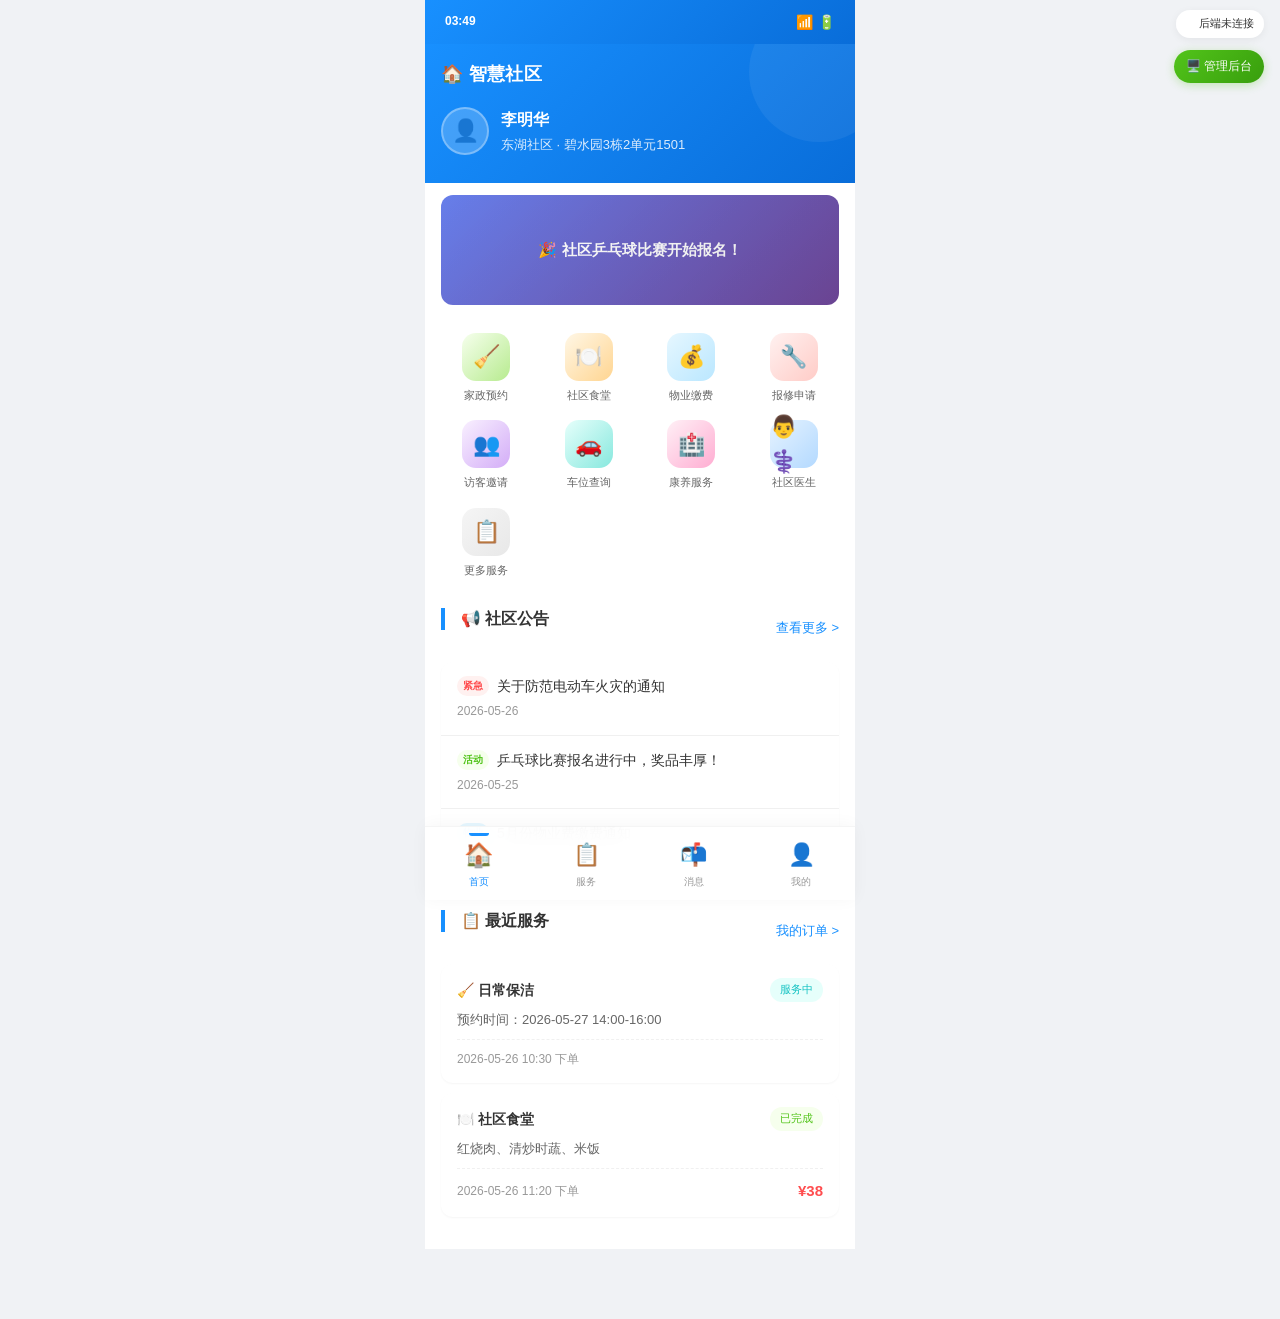
==== commit 1d3b81e7: "refactor: 包房/套餐/外卖改为社区食堂二级入口 - 从主服务列表移除room/mealset/takeout - 社区食堂页面改为5格二级菜单（订餐/菜谱/包房/套餐/外卖） - 包房/套餐" ====
--- a/static/h5.html
+++ b/static/h5.html
@@ -4,6 +4,7 @@
     <meta charset="UTF-8">
     <meta name="viewport" content="width=device-width, initial-scale=1.0, maximum-scale=1.0, user-scalable=no">
     <title>智慧社区 - 居民端</title>
+    <link rel="icon" type="image/svg+xml" href="data:image/svg+xml,%3Csvg xmlns='http://www.w3.org/2000/svg' viewBox='0 0 100 100'%3E%3Cdefs%3E%3ClinearGradient id='g' x1='0%25' y1='0%25' x2='100%25' y2='100%25'%3E%3Cstop offset='0%25' stop-color='%231890ff'/%3E%3Cstop offset='100%25' stop-color='%23096dd9'/%3E%3C/linearGradient%3E%3C/defs%3E%3Crect width='100' height='100' rx='20' fill='url(%23g)'/%3E%3Ctext x='50' y='68' font-size='52' text-anchor='middle' fill='white' font-family='Arial'%3E🏠%3C/text%3E%3C/svg%3E">
     <link rel="stylesheet" href="design-system.css">
     <style>
         /* ========== 智慧社区居民端 - Mobile UI ========== */
@@ -331,6 +332,28 @@
             background: var(--color-white); color: var(--color-primary);
             box-shadow: var(--shadow-xs);
         }
+        /* --- 食堂二级菜单 --- */
+        .canteen-submenu {
+            display: grid; grid-template-columns: repeat(2, 1fr); gap: 10px; margin-bottom: 12px;
+        }
+        .canteen-sub-card {
+            background: var(--color-white); border-radius: var(--radius-lg);
+            padding: 16px 14px; text-align: center; cursor: pointer;
+            box-shadow: var(--shadow-xs); transition: all 0.15s;
+        }
+        .canteen-sub-card:active { transform: scale(0.97); box-shadow: var(--shadow-sm); }
+        .canteen-sub-icon {
+            font-size: 28px; margin-bottom: 8px;
+        }
+        .canteen-sub-name {
+            font-size: 14px; font-weight: 600; color: var(--color-text-primary); margin-bottom: 4px;
+        }
+        .canteen-sub-desc {
+            font-size: 11px; color: var(--color-text-tertiary);
+        }
+        .canteen-sub-card:last-child:nth-child(odd) {
+            grid-column: 1 / -1;
+        }
         .week-selector {
             display: flex; gap: 8px; margin-bottom: 16px; overflow-x: auto;
             padding-bottom: 8px;
@@ -374,6 +397,14 @@
         .menu-name { font-size: 14px; font-weight: 600; color: var(--color-text-primary); }
         .menu-desc { font-size: 12px; color: var(--color-text-tertiary); margin-top: 2px; }
         .menu-price { font-size: 15px; font-weight: 600; color: var(--color-danger); }
+
+        /* --- 订单详情 --- */
+        .detail-row {
+            display: flex; align-items: center; justify-content: space-between;
+            padding: 12px 0; border-bottom: 1px solid #f5f5f5;
+        }
+        .detail-row:last-child { border-bottom: none; }
+        .detail-label { font-size: 13px; color: var(--color-text-tertiary); }
 
         .submit-btn {
             width: 100%; padding: 14px; background: var(--color-primary-gradient);
@@ -1179,7 +1210,7 @@
             if (param) {
                 const title = document.getElementById('serviceTitle');
                 if (title) {
-                    const names = { housekeeping:'家政服务', canteen:'社区食堂', property:'物业缴费', repair:'报修服务', visitor:'访客管理', parking:'车位服务', health:'健康服务', more:'更多服务' };
+                    const names = { housekeeping:'家政服务', canteen:'社区食堂', property:'物业缴费', repair:'报修服务', visitor:'访客管理', parking:'车位服务', health:'健康服务', more:'更多服务', room:'包房预订', mealset:'套餐预订', takeout:'外卖送餐' };
                     title.textContent = '📋 ' + (names[param] || '服务预约');
                 }
             }
@@ -1233,11 +1264,11 @@
                 // 公告 → 系统消息/活动通知
                 if (annRes && annRes.code === 0 && annRes.data) {
                     annRes.data.slice(0, 5).forEach(a => {
-                        const t = a.type === 'activity' ? 'activity' : a.type === 'urgent' ? 'system' : 'fee';
+                        const t = a.is_urgent ? 'system' : a.category === 'activity' ? 'activity' : 'fee';
                         msgs.push({
                             type: t,
-                            icon: t === 'activity' ? '🎉' : t === 'urgent' ? '🔔' : '📢',
-                            bg: t === 'activity' ? 'linear-gradient(135deg, #f6ffed 0%, #b7eb8f 100%)' : 'linear-gradient(135deg, #e6f7ff 0%, #bae7ff 100%)',
+                            icon: t === 'system' ? '🔔' : t === 'activity' ? '🎉' : '📢',
+                            bg: t === 'system' ? 'linear-gradient(135deg, #fff1f0 0%, #ffccc7 100%)' : t === 'activity' ? 'linear-gradient(135deg, #f6ffed 0%, #b7eb8f 100%)' : 'linear-gradient(135deg, #e6f7ff 0%, #bae7ff 100%)',
                             title: a.title,
                             desc: (a.content || '').substring(0, 60),
                             time: a.published_at || a.created_at || '',
@@ -1327,7 +1358,48 @@
             list.insertAdjacentHTML('beforeend', html);
         }
         function showOrderDetail(id, type) {
-            showH5Toast('订单详情开发中', 'info');
+            api('api/my-orders').then(res => {
+                var o = (res.data||[]).find(x => x.id === id);
+                if (!o) { showH5Toast('订单未找到', 'error'); return; }
+                var statusMap = {pending:'待处理',accepted:'已接单',processing:'服务中',pending_review:'待评价',completed:'已完成',cancelled:'已取消'};
+                var typeLabel = o.order_type === 'repair' ? '🔧 报修' : '💊 康养';
+                var html = '<div style="padding:8px 0;">' +
+                    '<div style="background:#fafafa;border-radius:12px;padding:16px;margin-bottom:12px;">' +
+                    '<div style="font-size:13px;color:#999;margin-bottom:8px;">' + typeLabel + '</div>' +
+                    '<h3 style="font-size:17px;color:#333;margin:0 0 8px;">' + (o.service_desc || o.service_type || '订单详情') + '</h3>' +
+                    '<span class="status-tag ' + ({pending:'warning',accepted:'info',processing:'primary',completed:'success',cancelled:'default'}[o.status]||'default') + '" style="font-size:12px;">' + (statusMap[o.status]||o.status) + '</span>' +
+                    '</div>' +
+                    '<div style="padding:4px 0;">' +
+                    '<div class="detail-row"><span class="detail-label">订单编号</span><span>' + (o.order_no||'-') + '</span></div>' +
+                    '<div class="detail-row"><span class="detail-label">服务类型</span><span>' + (o.service_type||'-') + '</span></div>' +
+                    '<div class="detail-row"><span class="detail-label">预约时间</span><span>' + (o.book_time||'-') + '</span></div>' +
+                    '<div class="detail-row"><span class="detail-label">创建时间</span><span>' + (o.created_at||'-') + '</span></div>' +
+                    '</div>' +
+                    '</div>';
+                var headerEl = document.querySelector('#page-my-orders .header-back');
+                if (headerEl) headerEl.onclick = function() { showPage('my-orders'); };
+                var contentEl = document.querySelector('#page-my-orders .detail-content') || document.getElementById('myOrdersList')?.parentElement;
+                if (contentEl) {
+                    // Add back button and detail
+                    var detailDiv = document.createElement('div');
+                    detailDiv.innerHTML = html;
+                    detailDiv.style.padding = '16px';
+                    // Hide list, show detail
+                    var listEl = document.getElementById('myOrdersList');
+                    var emptyEl = document.getElementById('ordersEmpty');
+                    if (listEl) listEl.style.display = 'none';
+                    if (emptyEl) emptyEl.style.display = 'none';
+                    // Remove previous detail
+                    var prevDetail = contentEl.querySelector('.order-detail-view');
+                    if (prevDetail) prevDetail.remove();
+                    detailDiv.className = 'order-detail-view';
+                    // Add close button at top
+                    detailDiv.innerHTML = '<div style="display:flex;align-items:center;justify-content:space-between;margin-bottom:16px;padding:0 4px;">' +
+                        '<span onclick="showPage(\'my-orders\')" style="font-size:18px;color:#1890ff;cursor:pointer;">← 返回</span>' +
+                        '<span style="font-size:15px;font-weight:600;color:#333;">订单详情</span><span style="width:40px;"></span></div>' + html;
+                    contentEl.appendChild(detailDiv);
+                }
+            }).catch(function(){ showH5Toast('加载失败', 'error'); });
         }
 
         // ========== 健康档案 CRUD ==========
@@ -1824,7 +1896,7 @@
             if (!list) return;
             const categories = [
                 { key:'housekeeping', icon:'🧹', color:'#e6f7ff', label:'家政服务', desc:'日常保洁、大扫除、照顾老人/小孩' },
-                { key:'canteen', icon:'🍽️', color:'#fff7e6', label:'社区食堂', desc:'营养套餐、送餐上门' },
+                { key:'canteen', icon:'🍽️', color:'#fff7e6', label:'社区食堂', desc:'订餐·包房·套餐·外卖' },
                 { key:'repair', icon:'🔧', color:'#f0f5ff', label:'报修服务', desc:'水电维修、家电维修、管道疏通' },
                 { key:'property', icon:'🏦', color:'#f6ffed', label:'物业缴费', desc:'物业费、水电费在线缴纳' },
                 { key:'visitor', icon:'📨', color:'#fff0f6', label:'访客管理', desc:'访客邀请、临时门禁授权' },
@@ -1881,31 +1953,47 @@
                     '<button class="submit-btn" onclick="submitHousekeeping()">提交预约</button>' +
                     '</div>';
             } else if (type === 'canteen') {
-                html = '<div class="canteen-tabs">' +
-                    '<div class="canteen-tab active" onclick="switchCanteenTab(this,\'order\')">🍽️ 订餐</div>' +
-                    '<div class="canteen-tab" onclick="switchCanteenTab(this,\'menu\')">📋 本周菜谱</div>' +
+                html = '<div class="form-card" style="margin-bottom:12px;">' +
+                    '<div class="form-title">🍽️ 社区食堂服务</div>' +
                     '</div>' +
-                    '<div class="form-card" id="canteenOrderForm">' +
+                    '<div class="canteen-submenu">' +
+                    '<div class="canteen-sub-card" onclick="showCanteenOrder()">' +
+                    '<div class="canteen-sub-icon">🍽️</div>' +
+                    '<div class="canteen-sub-name">在线订餐</div>' +
+                    '<div class="canteen-sub-desc">堂食/打包</div></div>' +
+                    '<div class="canteen-sub-card" onclick="showCanteenMenu()">' +
+                    '<div class="canteen-sub-icon">📋</div>' +
+                    '<div class="canteen-sub-name">本周菜谱</div>' +
+                    '<div class="canteen-sub-desc">查看每日菜谱</div></div>' +
+                    '<div class="canteen-sub-card" onclick="loadServiceContent(\'room\')">' +
+                    '<div class="canteen-sub-icon">🏠</div>' +
+                    '<div class="canteen-sub-name">包房预订</div>' +
+                    '<div class="canteen-sub-desc">商务宴请·家庭聚餐</div></div>' +
+                    '<div class="canteen-sub-card" onclick="loadServiceContent(\'mealset\')">' +
+                    '<div class="canteen-sub-icon">🍱</div>' +
+                    '<div class="canteen-sub-name">套餐预订</div>' +
+                    '<div class="canteen-sub-desc">15-40元多档位</div></div>' +
+                    '<div class="canteen-sub-card" onclick="loadServiceContent(\'takeout\')">' +
+                    '<div class="canteen-sub-icon">🛵</div>' +
+                    '<div class="canteen-sub-name">外卖送餐</div>' +
+                    '<div class="canteen-sub-desc">配送到家</div></div>' +
+                    '</div>' +
+                    '<div id="canteenOrderForm" style="display:none;">' +
+                    '<div class="form-card">' +
                     '<div class="form-title">社区食堂订餐</div>' +
                     '<div class="form-row"><label class="form-label">用餐类型</label>' +
-                    '<select class="form-select" id="ctType">' +
-                    '<option value="堂食">堂食</option>' +
-                    '<option value="打包">打包</option>' +
-                    '</select></div>' +
+                    '<select class="form-select" id="ctType"><option value="堂食">堂食</option><option value="打包">打包</option></select></div>' +
                     '<div class="form-row"><label class="form-label">用餐时间</label>' +
                     '<input type="datetime-local" class="form-input" id="ctTime"></div>' +
                     '<div class="form-row"><label class="form-label">人数</label>' +
                     '<input type="number" class="form-input" id="ctPeople" value="1" min="1"></div>' +
                     '<button class="submit-btn" onclick="submitCanteen()">提交订单</button>' +
-                    '</div>' +
+                    '</div></div>' +
                     '<div id="canteenMenuView" style="display:none;">' +
-                    '<div class="form-card">' +
-                    '<div class="form-title">📋 本周菜谱</div>' +
+                    '<div class="form-card"><div class="form-title">📋 本周菜谱</div>' +
                     '<div class="week-selector" id="weekSelector"></div>' +
                     '<div class="meal-tabs" id="mealTabs"></div>' +
-                    '<div class="menu-list" id="menuList"></div>' +
-                    '</div>' +
-                    '</div>';
+                    '<div class="menu-list" id="menuList"></div></div></div>';
             } else if (type === 'repair') {
                 html = '<div class="form-card">' +
                     '<div class="form-title">🔧 报修申请</div>' +
@@ -2002,8 +2090,57 @@
                     '<div id="activityList" style="margin-top:12px;"><div style="padding:20px;text-align:center;color:#999;">加载中...</div></div>' +
                     '</div>';
                 setTimeout(loadActivityList, 100);
+            } else if (type === 'room') {
+                html = '<div class="form-card">' +
+                    '<div class="form-title">🏠 包房预订</div>' +
+                    '<div id="room-list" style="margin-bottom:16px;"><div style="padding:20px;text-align:center;color:#999;">加载中...</div></div>' +
+                    '<div class="form-row"><label class="form-label">选择包房</label><select class="form-select" id="rm-room"></select></div>' +
+                    '<div class="form-row"><label class="form-label">姓名 <span style="color:#ff4d4f">*</span></label><input type="text" class="form-input" id="rm-name"></div>' +
+                    '<div class="form-row"><label class="form-label">电话 <span style="color:#ff4d4f">*</span></label><input type="tel" class="form-input" id="rm-phone"></div>' +
+                    '<div class="form-row"><label class="form-label">用餐人数 <span style="color:#ff4d4f">*</span></label><input type="number" class="form-input" id="rm-count" value="8" min="1" max="20"></div>' +
+                    '<div class="form-row"><label class="form-label">预订日期</label><input type="date" class="form-input" id="rm-date"></div>' +
+                    '<div class="form-row"><label class="form-label">预订时间</label><select class="form-select" id="rm-time"><option>12:00</option><option>18:00</option><option>18:30</option><option>19:00</option></select></div>' +
+                    '<div class="form-row"><label class="form-label">用途</label><select class="form-select" id="rm-purpose"><option>家庭聚餐</option><option>商务宴请</option><option>朋友聚会</option><option>生日宴会</option><option>其他</option></select></div>' +
+                    '<button class="submit-btn" onclick="submitRoomReserve()">提交预订</button>' +
+                    '</div>';
+                setTimeout(loadRoomList, 100);
+            } else if (type === 'mealset') {
+                html = '<div class="form-card"><div class="form-title">🍱 套餐选择</div>' +
+                    '<div id="mealset-list" style="margin-bottom:16px;"><div style="padding:20px;text-align:center;color:#999;">加载中...</div></div>' +
+                    '<div class="form-row"><label class="form-label">预订日期</label><input type="date" class="form-input" id="ms-date"></div>' +
+                    '<div class="form-row"><label class="form-label">取餐时段</label><select class="form-select" id="ms-time"><option>10:00 - 11:00</option><option>11:00 - 12:00</option><option>12:00 - 13:00</option></select></div>' +
+                    '<button class="submit-btn" onclick="submitMealSetOrder()">确认预订</button>' +
+                    '</div>';
+                setTimeout(loadMealSetList, 100);
+            } else if (type === 'takeout') {
+                html = '<div class="form-card"><div class="form-title">🛵 外卖点单</div>' +
+                    '<div class="form-row"><label class="form-label">菜品 <span style="color:#ff4d4f">*</span></label><textarea class="form-textarea" id="to-dishes" placeholder="请输入您想点的菜品，如：红烧肉+米饭+紫菜汤"></textarea></div>' +
+                    '<div class="form-row"><label class="form-label">姓名 <span style="color:#ff4d4f">*</span></label><input type="text" class="form-input" id="to-name" value="李明华"></div>' +
+                    '<div class="form-row"><label class="form-label">电话 <span style="color:#ff4d4f">*</span></label><input type="tel" class="form-input" id="to-phone" value="13812345678"></div>' +
+                    '<div class="form-row"><label class="form-label">配送地址 <span style="color:#ff4d4f">*</span></label><input type="text" class="form-input" id="to-address" value="碧水园3栋2单元1501"></div>' +
+                    '<div class="form-row"><label class="form-label">期望送达</label><input type="datetime-local" class="form-input" id="to-time"></div>' +
+                    '<button class="submit-btn" onclick="submitTakeout()">下单</button>' +
+                    '</div>';
             } else {
-                html = '<div class="form-card"><div class="form-title">🚧 开发中</div><p style="padding:16px;color:#999;">该功能正在开发中，敬请期待！</p></div>';
+                // 未知服务类型，显示所有可用服务
+                var cats = [
+                    {key:'housekeeping',icon:'🧹',color:'#e6f7ff',label:'家政服务'},
+                    {key:'canteen',icon:'🍽️',color:'#fff7e6',label:'社区食堂'},
+                    {key:'repair',icon:'🔧',color:'#f0f5ff',label:'报修服务'},
+                    {key:'property',icon:'🏦',color:'#f6ffed',label:'物业缴费'},
+                    {key:'visitor',icon:'📨',color:'#fff0f6',label:'访客管理'},
+                    {key:'parking',icon:'🅿️',color:'#e6fffb',label:'车位服务'},
+                    {key:'health',icon:'❤️',color:'#fff1f0',label:'健康服务'},
+                    {key:'room',icon:'🏠',color:'#f0f5ff',label:'包房预订'},
+                    {key:'mealset',icon:'🍱',color:'#fffbe6',label:'套餐预订'},
+                    {key:'takeout',icon:'🛵',color:'#f6ffed',label:'外卖送餐'},
+                    {key:'more',icon:'🎉',color:'#f5f5f5',label:'社区活动'}
+                ];
+                html = '<div class="form-card"><div class="form-title">📋 全部服务</div></div>' +
+                    cats.map(c => '<div class="service-category-card" onclick="showPage(\'service\',\'' + c.key + '\')">' +
+                    '<div class="category-icon">' + c.icon + '</div>' +
+                    '<div class="category-info"><h3>' + c.label + '</h3></div>' +
+                    '<span class="category-arrow">›</span></div>').join('');
             }
             content.innerHTML = html;
         }
@@ -2053,6 +2190,33 @@
                 loadWeekSelector();
                 loadMealTabs();
             }
+        }
+
+        function showCanteenOrder() {
+            document.querySelectorAll('.canteen-submenu').forEach(el => el.style.display = 'none');
+            var form = document.getElementById('canteenOrderForm');
+            if (form) form.style.display = '';
+            document.getElementById('canteenMenuView').style.display = 'none';
+            var backBtn = document.querySelector('#page-service .header-back');
+            if (backBtn) backBtn.onclick = createCanteenBack();
+        }
+        function showCanteenMenu() {
+            document.querySelectorAll('.canteen-submenu').forEach(el => el.style.display = 'none');
+            document.getElementById('canteenOrderForm').style.display = 'none';
+            document.getElementById('canteenMenuView').style.display = '';
+            loadWeekSelector();
+            loadMealTabs();
+            var backBtn = document.querySelector('#page-service .header-back');
+            if (backBtn) backBtn.onclick = createCanteenBack();
+        }
+        function createCanteenBack() {
+            return function() {
+                document.querySelectorAll('.canteen-submenu').forEach(el => el.style.display = '');
+                document.getElementById('canteenOrderForm').style.display = 'none';
+                document.getElementById('canteenMenuView').style.display = 'none';
+                var backBtn = document.querySelector('#page-service .header-back');
+                if (backBtn) backBtn.onclick = showServiceCategories;
+            };
         }
 
         function loadWeekSelector() {
@@ -2293,7 +2457,7 @@
                 plate_number: document.getElementById('vsPlate').value,
             };
             const res = await api('api/visitor/records', { method: 'POST', body: JSON.stringify(data) });
-            if (res && res.code === 0) { showH5Toast('邀请发送成功！', 'success'); }
+            if (res && res.code === 0) { showH5Toast('邀请已发送，等待物业确认后生效', 'success'); }
             else { showH5Toast('发送失败，请重试', 'error'); }
         }
 
@@ -2311,6 +2475,53 @@
             const res = await api('api/health/orders', { method: 'POST', body: JSON.stringify(data) });
             if (res && res.code === 0) { showH5Toast('健康服务预约成功！', 'success'); }
             else { showH5Toast('预约失败，请重试', 'error'); }
+        }
+
+        // ============ 包房预订 ============
+        async function loadRoomList() {
+            const res = await api('api/canteen/rooms');
+            var sel = document.getElementById('rm-room');
+            if (!sel) return;
+            sel.innerHTML = '<option value="">请选择包房</option>' + (res.data||[]).map(r => '<option value="'+r.id+'">'+r.room_name+'（'+r.capacity+'人 ¥'+r.price+') - '+r.description+'</option>').join('');
+            var list = document.getElementById('room-list');
+            if (list) list.innerHTML = (res.data||[]).map(r => '<div class="service-category-card" style="cursor:default"><div class="category-icon">🏠</div><div class="category-info"><h3>'+r.room_name+'</h3><p>'+r.capacity+'人 · ¥'+r.price+'/次 · '+(r.description||'')+'</p></div><span style="color:'+(r.status==='available'?'#52c41a':'#ff4d4f')+';font-size:12px;">'+(r.status==='available'?'空闲':'占用')+'</span></div>').join('');
+        }
+        async function submitRoomReserve() {
+            var data = {
+                room_id: parseInt(document.getElementById('rm-room').value) || null,
+                customer_name: document.getElementById('rm-name').value.trim(),
+                customer_phone: document.getElementById('rm-phone').value.trim(),
+                guest_count: parseInt(document.getElementById('rm-count').value) || 0,
+                reserve_date: document.getElementById('rm-date').value,
+                reserve_time: document.getElementById('rm-time').value,
+                purpose: document.getElementById('rm-purpose').value
+            };
+            if (!data.customer_name||!data.customer_phone||!data.guest_count){showH5Toast('请填写必填项','error');return;}
+            var res = await api('api/canteen/room-reservations',{method:'POST',body:JSON.stringify(data)});
+            if (res&&res.code===0){showH5Toast('预订已提交，等待审核','success');}else{showH5Toast('提交失败','error');}
+        }
+        // ============ 套餐预订 ============
+        async function loadMealSetList() {
+            var res = await api('api/canteen/meal-sets');
+            var list = document.getElementById('mealset-list');
+            if (!list) return;
+            list.innerHTML = (res.data||[]).map(s => '<div class="service-category-card"><div class="category-icon">🍱</div><div class="category-info"><h3>'+s.tier_label+' - '+s.tier_name+'</h3><p>¥'+s.price+' · '+(s.description||'')+'</p><p style="font-size:11px;color:#1890ff;">本周：'+(s.menus&&s.menus[0]?s.menus[0].dishes:'-')+'</p></div><span style="font-size:18px;font-weight:700;color:#ff4d4f;">¥'+s.price+'</span></div>').join('') || '<div style="text-align:center;padding:20px;color:#999;">暂无套餐</div>';
+        }
+        async function submitMealSetOrder() {
+            showH5Toast('套餐预订已记录，我们会联系您确认','success');
+        }
+        // ============ 外卖送餐 ============
+        async function submitTakeout() {
+            var data = {
+                customer_name: document.getElementById('to-name').value.trim(),
+                customer_phone: document.getElementById('to-phone').value.trim(),
+                delivery_address: document.getElementById('to-address').value.trim(),
+                dishes: document.getElementById('to-dishes').value.trim(),
+                reserve_time: document.getElementById('to-time').value
+            };
+            if (!data.customer_name||!data.customer_phone||!data.delivery_address){showH5Toast('请填写必填项','error');return;}
+            var res = await api('api/canteen/takeout-orders',{method:'POST',body:JSON.stringify(data)});
+            if (res&&res.code===0){showH5Toast('下单成功！订单号：'+res.data.order_no,'success');}else{showH5Toast('下单失败','error');}
         }
 
         // ============ 社区医生功能 ============
